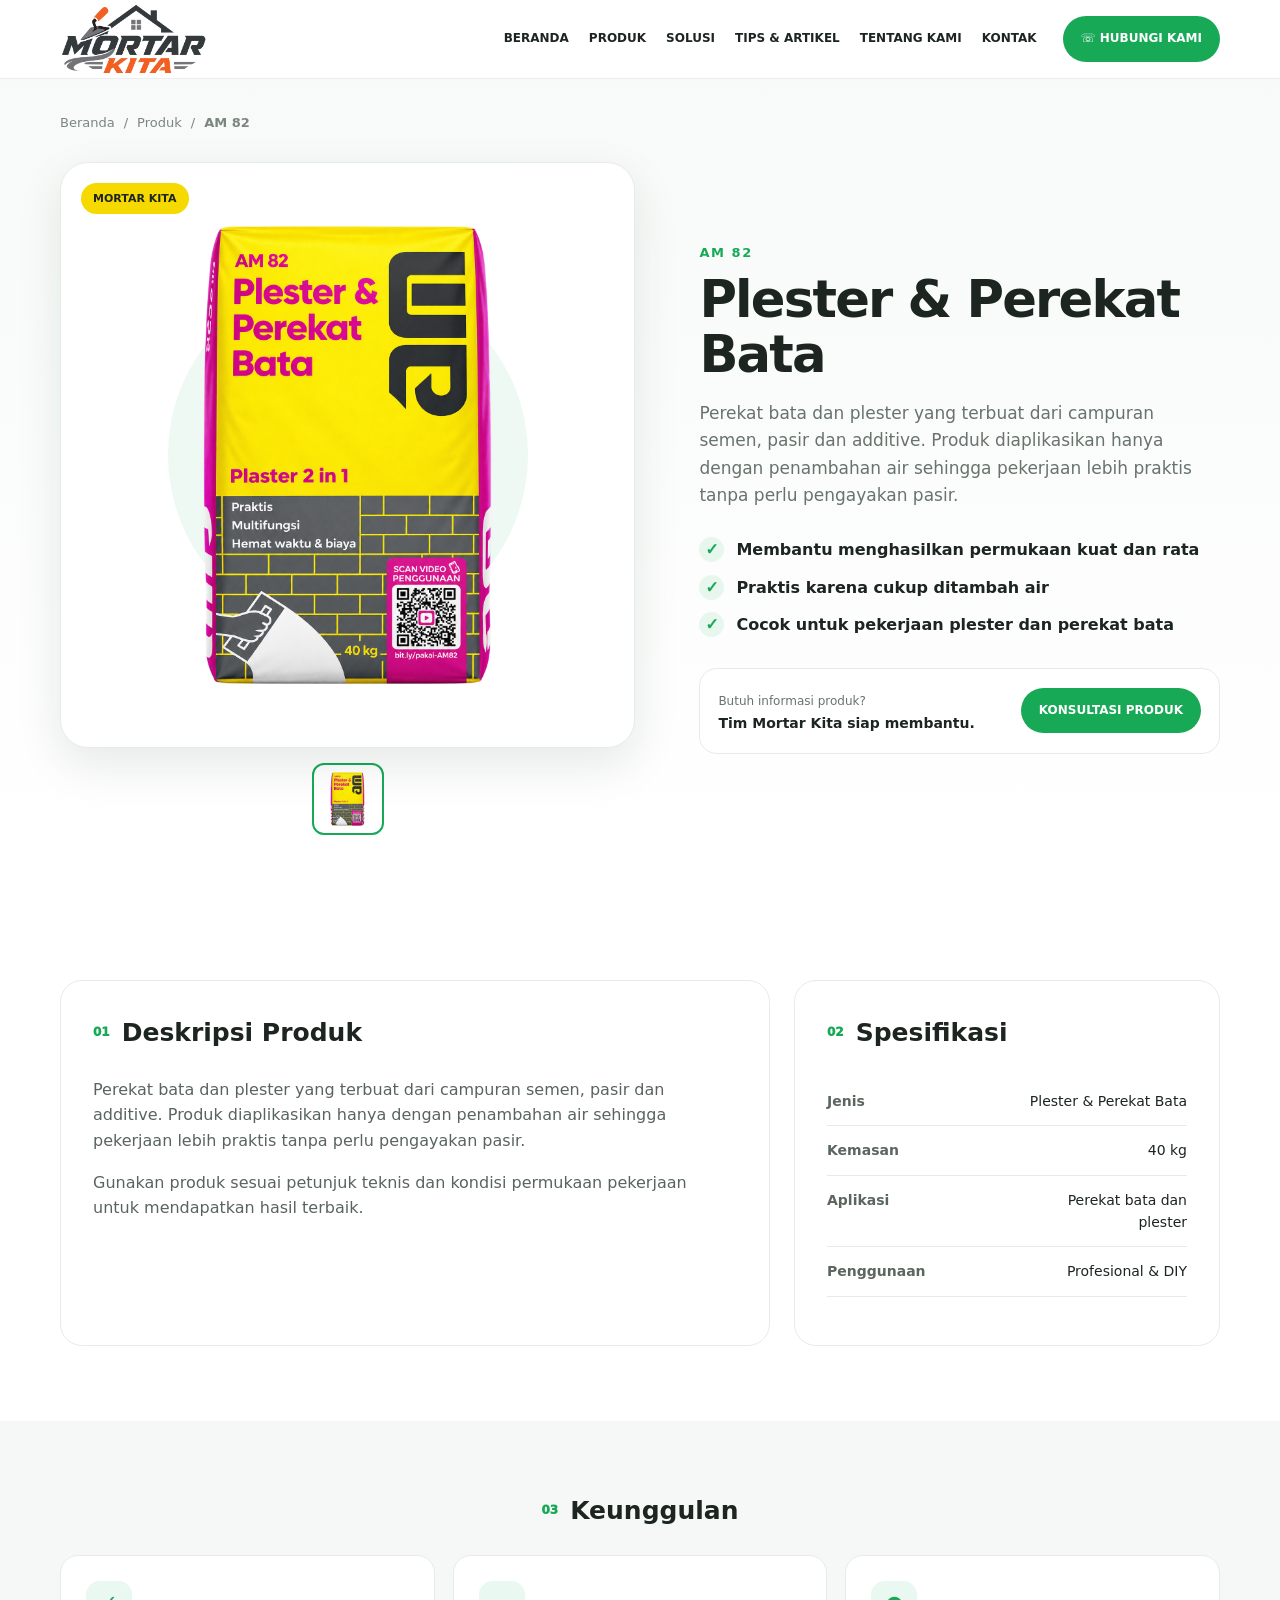
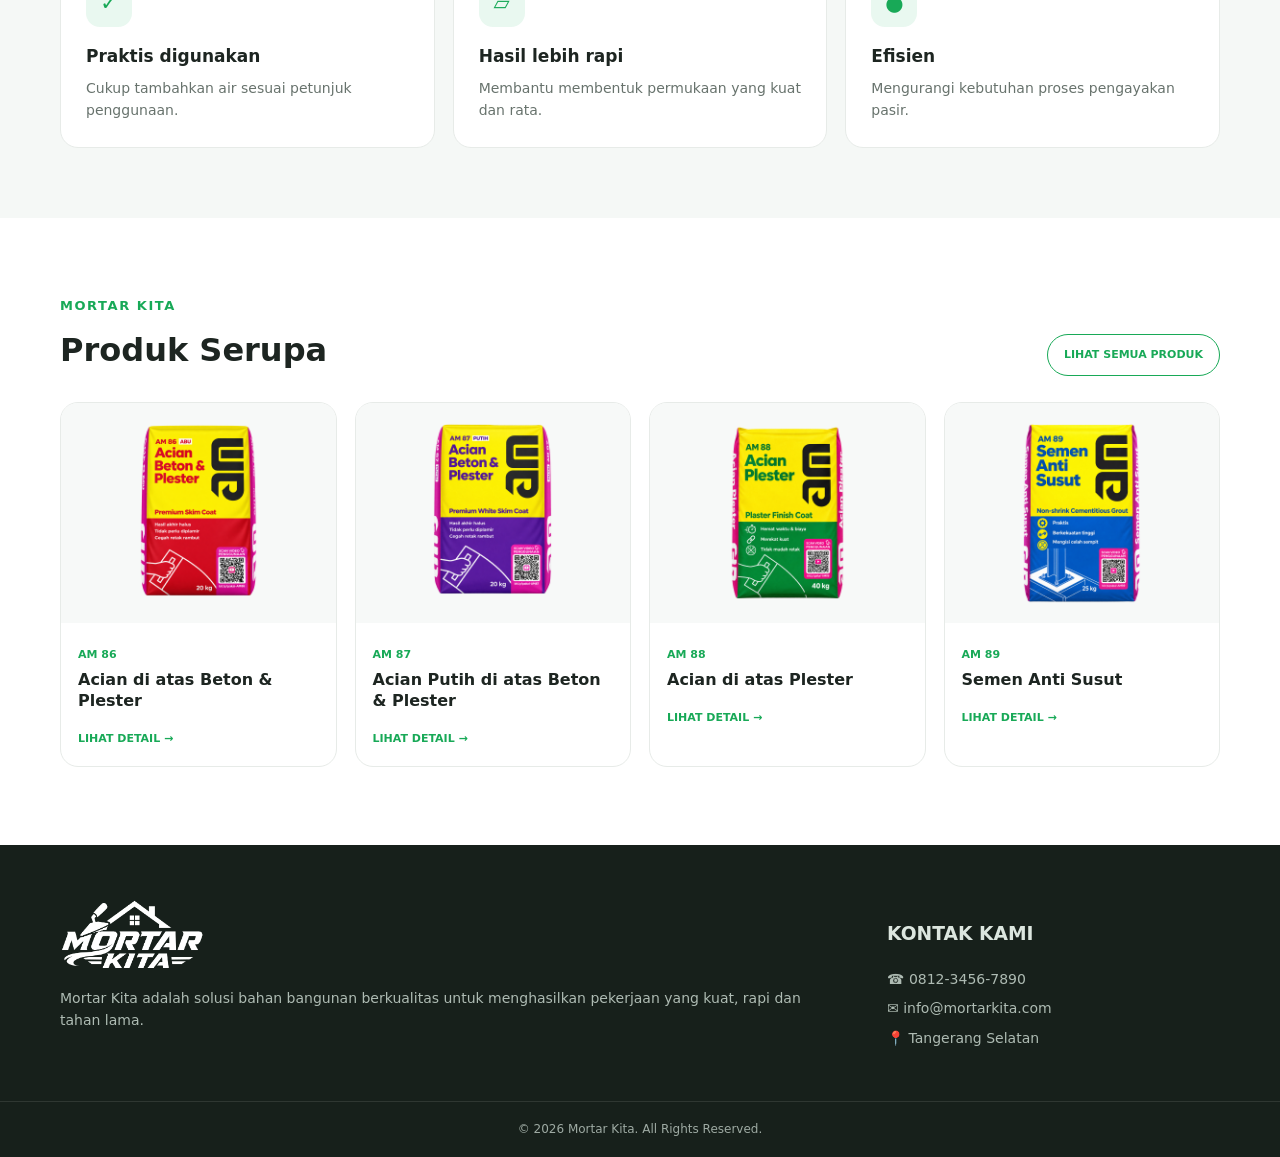
==== product-detail.html @ ff3d6ed1 "Add files via upload" ====
<!doctype html><html lang="id"><head><meta charset="utf-8"><meta name="viewport" content="width=device-width,initial-scale=1"><meta name="description" content="Detail produk Mortar Kita"><title>Detail Produk | Mortar Kita</title><link rel="icon" href="assets/logo/logo-mortarkita-small.png"><link rel="stylesheet" href="product-detail.css"></head><body>
<header class="site-header"><div class="container nav-wrap"><a class="brand" href="index.html"><img src="assets/logo/logo-mortarkita.png" alt="Mortar Kita"></a><nav class="desktop-nav"><a href="index.html">BERANDA</a><a href="index.html#produk">PRODUK</a><a href="index.html#solusi">SOLUSI</a><a href="index.html#artikel">TIPS & ARTIKEL</a><a href="index.html#tentang">TENTANG KAMI</a><a href="index.html#kontak">KONTAK</a></nav><a class="header-cta" href="https://wa.me/6281234567890?text=Halo%20Mortar%20Kita,%20saya%20ingin%20konsultasi%20produk." target="_blank" rel="noopener">☏ HUBUNGI KAMI</a><button class="menu-btn" type="button">☰</button></div><div class="mobile-menu"><a href="index.html">BERANDA</a><a href="index.html#produk">PRODUK</a><a href="index.html#solusi">SOLUSI</a><a href="index.html#artikel">TIPS & ARTIKEL</a><a href="index.html#tentang">TENTANG KAMI</a><a href="index.html#kontak">KONTAK</a></div></header>
<main><section class="product-hero"><div class="container"><div class="breadcrumb"><a href="index.html">Beranda</a><span>/</span><a href="index.html#produk">Produk</a><span>/</span><strong id="crumbName">Detail Produk</strong></div><div class="product-layout"><div class="gallery"><div class="main-image-card"><span class="product-badge">MORTAR KITA</span><img id="mainProductImage" src="" alt=""></div><div class="thumbs" id="thumbs"></div></div><article class="product-info"><p class="eyebrow" id="productCode"></p><h1 id="productName"></h1><p class="short-desc" id="productShortDesc"></p><div class="feature-list" id="featureList"></div><div class="action-card"><div><span class="action-label">Butuh informasi produk?</span><strong>Tim Mortar Kita siap membantu.</strong></div><a id="waButton" class="primary-btn" href="#" target="_blank" rel="noopener">KONSULTASI PRODUK</a></div></article></div></div></section>
<section class="detail-section"><div class="container detail-grid"><article class="content-card"><div class="section-heading"><span>01</span><h2>Deskripsi Produk</h2></div><div id="description" class="rich-text"></div></article><aside class="content-card specification-card"><div class="section-heading"><span>02</span><h2>Spesifikasi</h2></div><dl id="specification"></dl></aside></div></section>
<section class="benefit-section"><div class="container"><div class="section-heading centered"><span>03</span><h2>Keunggulan</h2></div><div class="benefit-grid" id="benefits"></div></div></section>
<section class="related-section"><div class="container"><div class="related-header"><div><p class="eyebrow">MORTAR KITA</p><h2>Produk Serupa</h2></div><a href="index.html#produk" class="outline-btn">LIHAT SEMUA PRODUK</a></div><div class="related-grid" id="relatedProducts"></div></div></section></main>
<footer class="site-footer"><div class="container footer-grid"><div><img src="assets/logo/logo-mortarkita.png" alt="Mortar Kita" class="footer-logo"><p>Mortar Kita adalah solusi bahan bangunan berkualitas untuk menghasilkan pekerjaan yang kuat, rapi dan tahan lama.</p></div><div><h3>KONTAK KAMI</h3><p>☎ 0812-3456-7890</p><p>✉ info@mortarkita.com</p><p>📍 Tangerang Selatan</p></div></div><div class="footer-bottom">© 2026 Mortar Kita. All Rights Reserved.</div></footer><script src="product-detail.js"></script></body></html>
---- product-detail.css ----
:root{--green:#18a957;--green-dark:#087c43;--yellow:#f5d900;--ink:#1d2521;--muted:#68736d;--line:#e7ebe8;--soft:#f5f8f6;--shadow:0 16px 45px rgba(19,46,33,.10);--radius:22px}*{box-sizing:border-box}html{scroll-behavior:smooth}body{margin:0;font-family:Inter,ui-sans-serif,system-ui,-apple-system,"Segoe UI",sans-serif;color:var(--ink);line-height:1.6}img{max-width:100%;display:block}a{text-decoration:none;color:inherit}.container{width:min(1160px,calc(100% - 40px));margin:auto}.site-header{position:sticky;top:0;z-index:50;background:rgba(255,255,255,.94);backdrop-filter:blur(14px);border-bottom:1px solid rgba(20,40,30,.08)}.nav-wrap{min-height:78px;display:flex;align-items:center;gap:26px}.brand img{width:148px}.desktop-nav{display:flex;gap:20px;margin-left:auto}.desktop-nav a{font-size:12px;font-weight:800}.header-cta,.primary-btn{background:var(--green);color:#fff;padding:13px 18px;border-radius:999px;font-size:12px;font-weight:900}.menu-btn{display:none;border:0;background:transparent;font-size:26px}.mobile-menu{display:none}.product-hero{background:linear-gradient(180deg,#f7faf8,#fff);padding:24px 0 70px}.breadcrumb{display:flex;gap:9px;align-items:center;color:#7b867f;font-size:13px;margin:10px 0 28px}.product-layout{display:grid;grid-template-columns:1.05fr .95fr;gap:64px;align-items:center}.main-image-card{min-height:560px;background:#fff;border:1px solid var(--line);border-radius:28px;box-shadow:var(--shadow);display:flex;align-items:center;justify-content:center;position:relative;padding:42px;overflow:hidden}.main-image-card:before{content:"";position:absolute;width:360px;height:360px;border-radius:50%;background:rgba(24,169,87,.07)}.main-image-card img{position:relative;width:min(82%,480px);height:500px;object-fit:contain}.product-badge{position:absolute;top:20px;left:20px;z-index:2;background:var(--yellow);border-radius:999px;padding:7px 12px;font-size:11px;font-weight:900}.thumbs{display:flex;gap:12px;margin-top:15px;justify-content:center}.thumb{width:72px;height:72px;border:2px solid var(--green);border-radius:12px;background:#fff;padding:5px}.thumb img{width:100%;height:100%;object-fit:contain}.eyebrow{color:var(--green);font-weight:900;font-size:13px;letter-spacing:.12em;margin:0 0 8px;text-transform:uppercase}.product-info h1{font-size:clamp(32px,4vw,54px);line-height:1.08;margin:0 0 18px;letter-spacing:-.035em}.short-desc{font-size:17px;color:var(--muted);margin:0 0 28px}.feature-list{display:grid;gap:12px;margin-bottom:30px}.feature-item{display:flex;gap:12px;align-items:flex-start;font-weight:700}.feature-icon{width:25px;height:25px;flex:0 0 25px;border-radius:50%;background:#e7f7ee;color:var(--green);display:grid;place-items:center;font-weight:1000}.action-card{border:1px solid var(--line);background:#fff;border-radius:18px;padding:18px;display:flex;align-items:center;justify-content:space-between;gap:20px}.action-label{font-size:12px;color:var(--muted)}.action-card strong{display:block;font-size:14px}.detail-section{padding:75px 0}.detail-grid{display:grid;grid-template-columns:1.25fr .75fr;gap:24px}.content-card{border:1px solid var(--line);border-radius:var(--radius);padding:32px}.section-heading{display:flex;gap:12px;align-items:center;margin-bottom:24px}.section-heading span{color:var(--green);font-weight:1000;font-size:12px}.section-heading h2{font-size:25px;margin:0}.rich-text p{color:#59645e}.spec-row{display:grid;grid-template-columns:1fr 1fr;gap:20px;padding:13px 0;border-bottom:1px solid var(--line);font-size:14px}.spec-row dt{font-weight:800;color:#5b665f}.spec-row dd{margin:0;text-align:right}.benefit-section{background:var(--soft);padding:70px 0}.centered{justify-content:center}.benefit-grid{display:grid;grid-template-columns:repeat(3,1fr);gap:18px}.benefit{background:#fff;border:1px solid var(--line);border-radius:18px;padding:25px}.benefit-icon{width:46px;height:46px;border-radius:14px;background:#e9f8f0;color:var(--green);display:grid;place-items:center;font-size:21px;margin-bottom:16px}.benefit h3{font-size:17px;margin:0 0 7px}.benefit p{margin:0;color:var(--muted);font-size:14px}.related-section{padding:78px 0}.related-header{display:flex;align-items:end;justify-content:space-between;margin-bottom:26px}.related-header h2{margin:0;font-size:32px}.outline-btn{border:1px solid var(--green);color:var(--green);border-radius:999px;padding:11px 16px;font-size:11px;font-weight:900}.related-grid{display:grid;grid-template-columns:repeat(4,1fr);gap:18px}.related-card{border:1px solid var(--line);border-radius:18px;overflow:hidden;background:#fff}.related-image{height:220px;background:#f7f9f8;padding:18px}.related-image img{width:100%;height:100%;object-fit:contain}.related-body{padding:17px}.related-body .code{color:var(--green);font-size:11px;font-weight:900}.related-body h3{font-size:16px;line-height:1.3;margin:5px 0 12px}.related-link{font-size:11px;color:var(--green);font-weight:900}.site-footer{background:#17201b;color:#dce6df;padding-top:55px}.footer-grid{display:grid;grid-template-columns:1.4fr .6fr;gap:50px;padding-bottom:45px}.footer-logo{width:145px;filter:brightness(0) invert(1);margin-bottom:18px}.site-footer p{color:#aebbb3;font-size:14px;margin:7px 0}.footer-bottom{border-top:1px solid rgba(255,255,255,.1);text-align:center;padding:18px;font-size:12px;color:#9eaaa3}@media(max-width:980px){.desktop-nav{gap:12px}.desktop-nav a{font-size:10px}.header-cta{display:none}.product-layout{gap:35px}.main-image-card{min-height:500px}.main-image-card img{height:430px}.related-grid{grid-template-columns:repeat(2,1fr)}}@media(max-width:760px){.container{width:min(100% - 28px,620px)}.nav-wrap{min-height:68px}.brand img{width:130px}.desktop-nav{display:none}.menu-btn{display:block;margin-left:auto}.mobile-menu.open{display:grid;padding:10px 14px;border-top:1px solid var(--line)}.mobile-menu a{padding:12px 4px;font-size:13px;font-weight:800;border-bottom:1px solid #f0f2f1}.product-layout,.detail-grid{grid-template-columns:1fr}.main-image-card{min-height:390px;padding:25px}.main-image-card img{height:340px;width:90%}.product-info h1{font-size:36px}.short-desc{font-size:15px}.action-card{align-items:stretch;flex-direction:column}.primary-btn{text-align:center}.detail-section{padding:48px 0}.benefit-grid{grid-template-columns:1fr}.related-header{align-items:flex-start;flex-direction:column}.related-grid{grid-template-columns:1fr 1fr}.related-image{height:180px}.footer-grid{grid-template-columns:1fr}}@media(max-width:430px){.related-grid{grid-template-columns:1fr}.related-image{height:230px}}
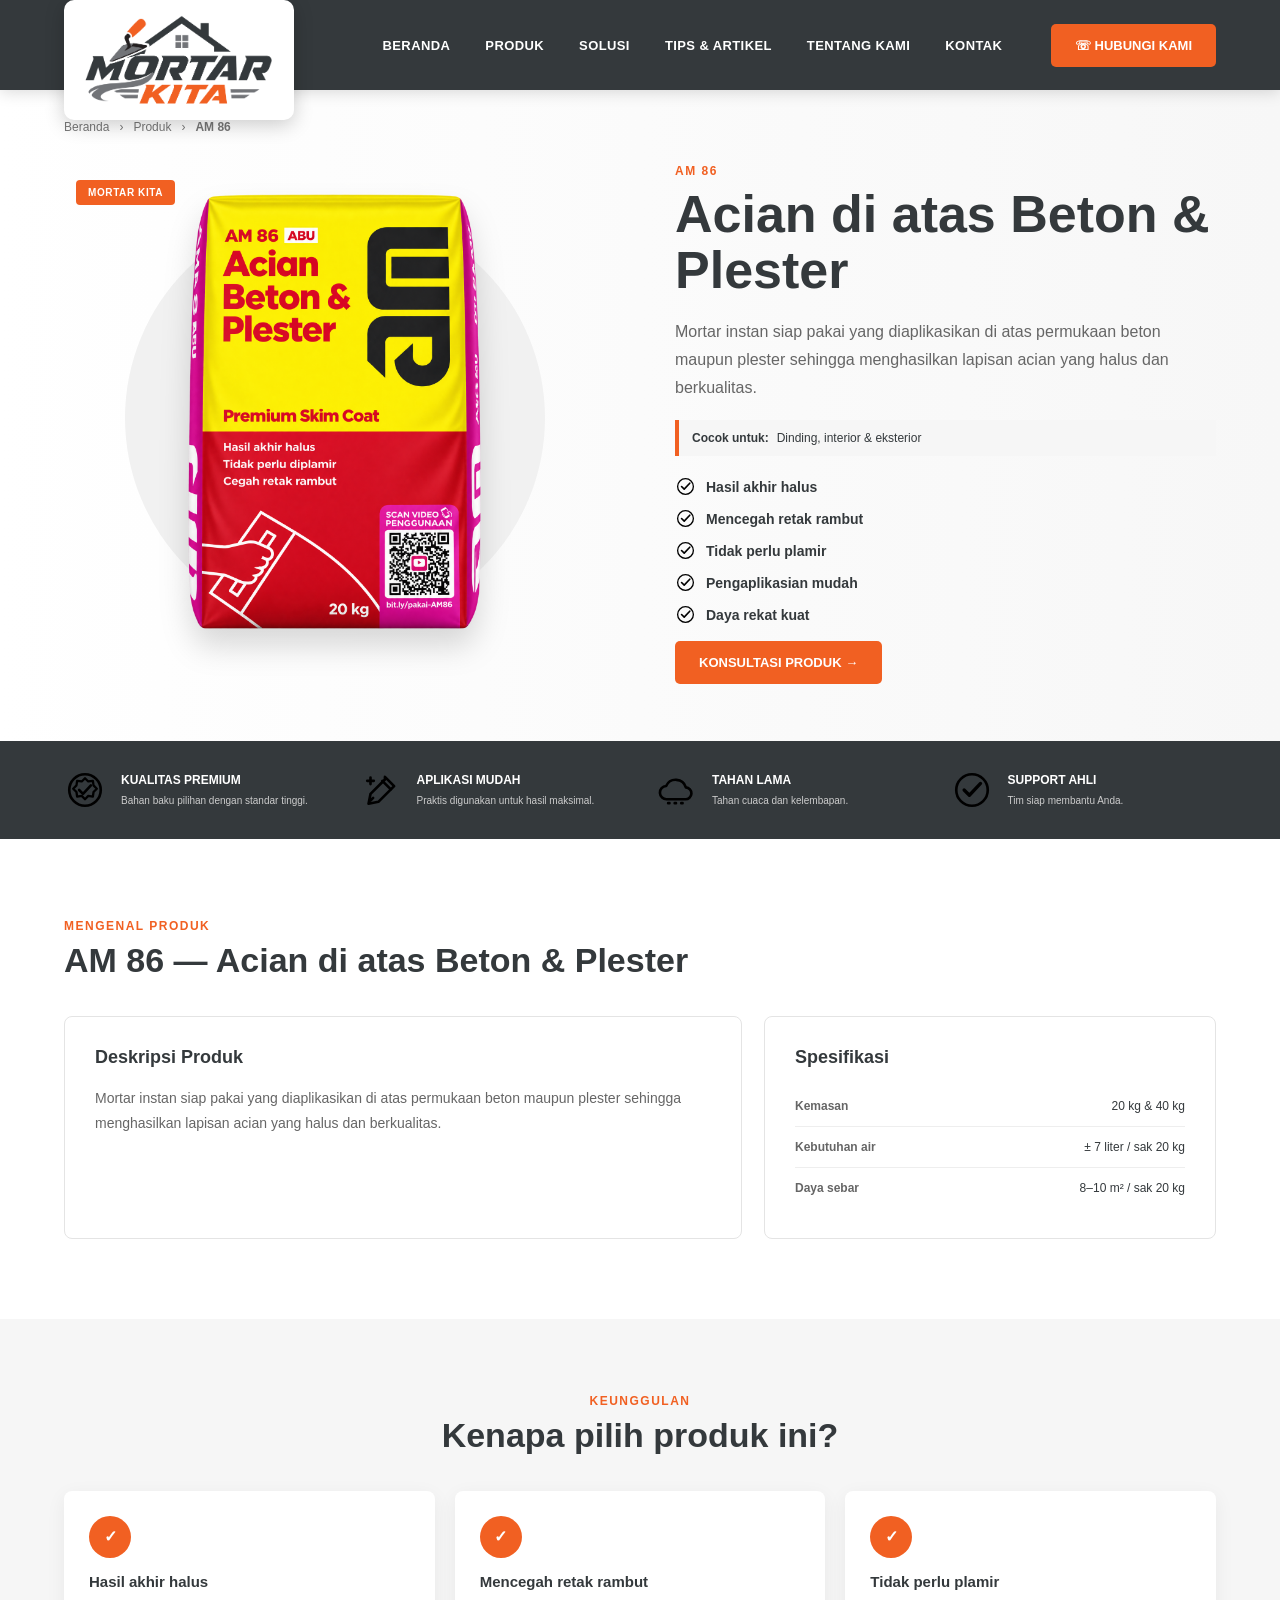
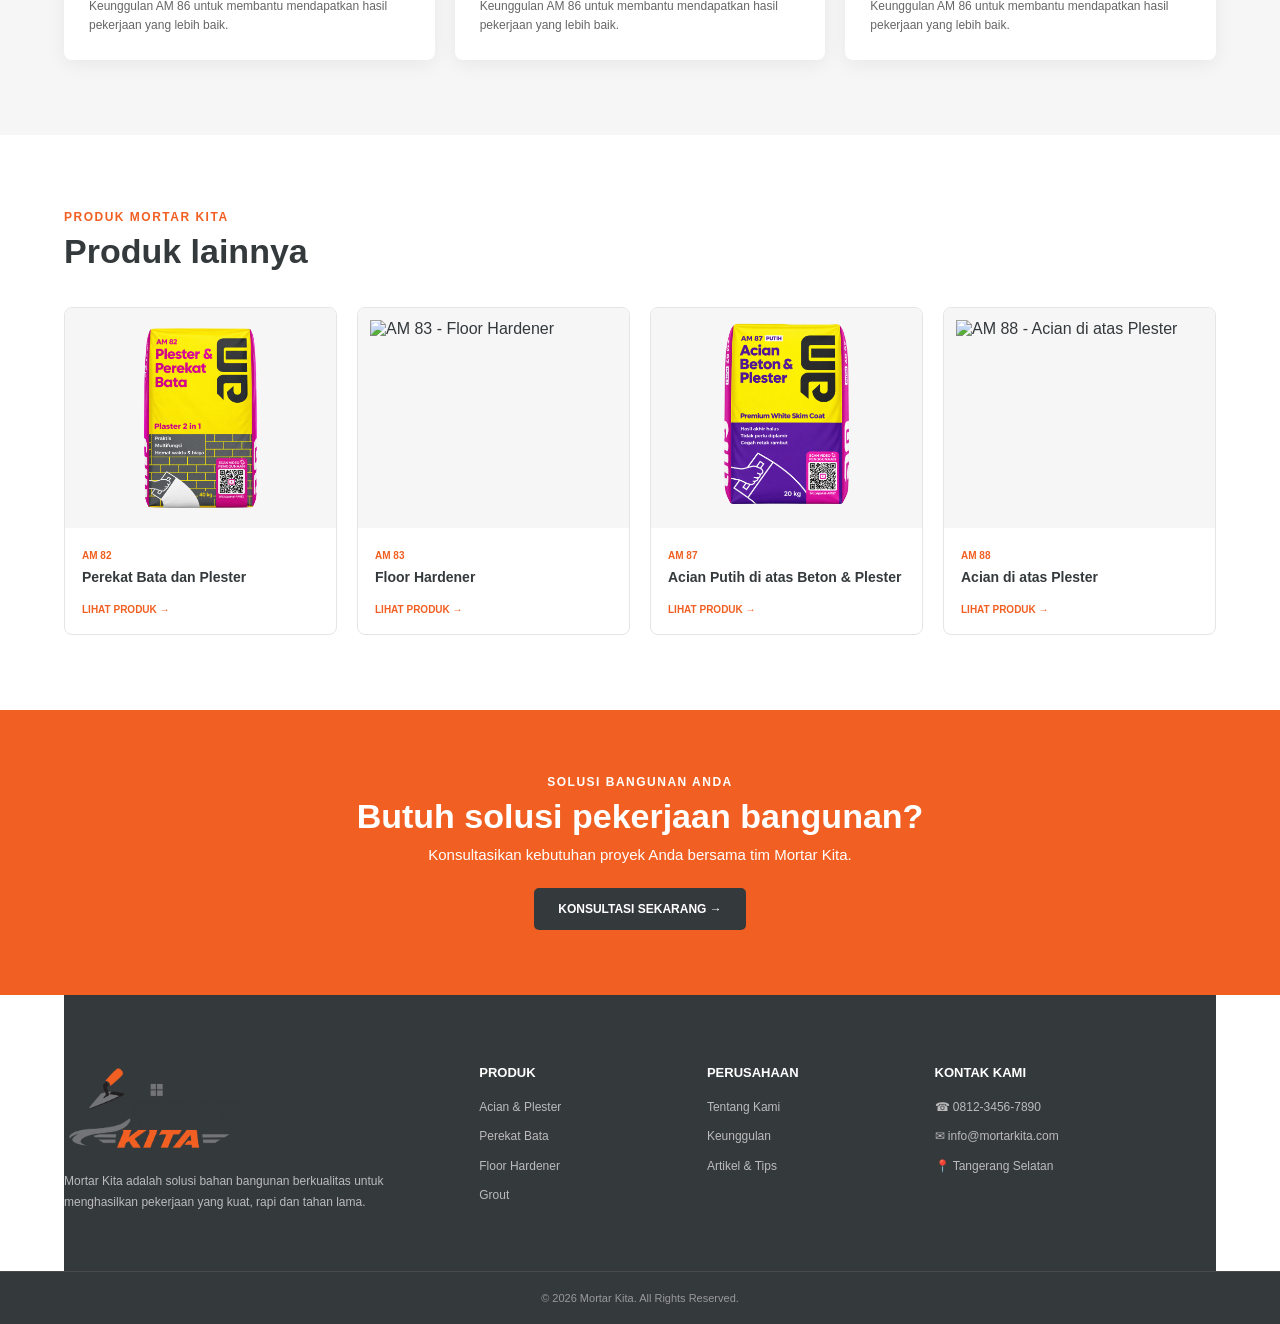
==== commit f700fae3: "Add files via upload" ====
--- a/product-detail.html
+++ b/product-detail.html
@@ -1,7 +1,96 @@
-<!doctype html><html lang="id"><head><meta charset="utf-8"><meta name="viewport" content="width=device-width,initial-scale=1"><meta name="description" content="Detail produk Mortar Kita"><title>Detail Produk | Mortar Kita</title><link rel="icon" href="assets/logo/logo-mortarkita-small.png"><link rel="stylesheet" href="product-detail.css"></head><body>
-<header class="site-header"><div class="container nav-wrap"><a class="brand" href="index.html"><img src="assets/logo/logo-mortarkita.png" alt="Mortar Kita"></a><nav class="desktop-nav"><a href="index.html">BERANDA</a><a href="index.html#produk">PRODUK</a><a href="index.html#solusi">SOLUSI</a><a href="index.html#artikel">TIPS & ARTIKEL</a><a href="index.html#tentang">TENTANG KAMI</a><a href="index.html#kontak">KONTAK</a></nav><a class="header-cta" href="https://wa.me/6281234567890?text=Halo%20Mortar%20Kita,%20saya%20ingin%20konsultasi%20produk." target="_blank" rel="noopener">☏ HUBUNGI KAMI</a><button class="menu-btn" type="button">☰</button></div><div class="mobile-menu"><a href="index.html">BERANDA</a><a href="index.html#produk">PRODUK</a><a href="index.html#solusi">SOLUSI</a><a href="index.html#artikel">TIPS & ARTIKEL</a><a href="index.html#tentang">TENTANG KAMI</a><a href="index.html#kontak">KONTAK</a></div></header>
-<main><section class="product-hero"><div class="container"><div class="breadcrumb"><a href="index.html">Beranda</a><span>/</span><a href="index.html#produk">Produk</a><span>/</span><strong id="crumbName">Detail Produk</strong></div><div class="product-layout"><div class="gallery"><div class="main-image-card"><span class="product-badge">MORTAR KITA</span><img id="mainProductImage" src="" alt=""></div><div class="thumbs" id="thumbs"></div></div><article class="product-info"><p class="eyebrow" id="productCode"></p><h1 id="productName"></h1><p class="short-desc" id="productShortDesc"></p><div class="feature-list" id="featureList"></div><div class="action-card"><div><span class="action-label">Butuh informasi produk?</span><strong>Tim Mortar Kita siap membantu.</strong></div><a id="waButton" class="primary-btn" href="#" target="_blank" rel="noopener">KONSULTASI PRODUK</a></div></article></div></div></section>
-<section class="detail-section"><div class="container detail-grid"><article class="content-card"><div class="section-heading"><span>01</span><h2>Deskripsi Produk</h2></div><div id="description" class="rich-text"></div></article><aside class="content-card specification-card"><div class="section-heading"><span>02</span><h2>Spesifikasi</h2></div><dl id="specification"></dl></aside></div></section>
-<section class="benefit-section"><div class="container"><div class="section-heading centered"><span>03</span><h2>Keunggulan</h2></div><div class="benefit-grid" id="benefits"></div></div></section>
-<section class="related-section"><div class="container"><div class="related-header"><div><p class="eyebrow">MORTAR KITA</p><h2>Produk Serupa</h2></div><a href="index.html#produk" class="outline-btn">LIHAT SEMUA PRODUK</a></div><div class="related-grid" id="relatedProducts"></div></div></section></main>
-<footer class="site-footer"><div class="container footer-grid"><div><img src="assets/logo/logo-mortarkita.png" alt="Mortar Kita" class="footer-logo"><p>Mortar Kita adalah solusi bahan bangunan berkualitas untuk menghasilkan pekerjaan yang kuat, rapi dan tahan lama.</p></div><div><h3>KONTAK KAMI</h3><p>☎ 0812-3456-7890</p><p>✉ info@mortarkita.com</p><p>📍 Tangerang Selatan</p></div></div><div class="footer-bottom">© 2026 Mortar Kita. All Rights Reserved.</div></footer><script src="product-detail.js"></script></body></html>
+<!DOCTYPE html>
+<html lang="id">
+<head>
+<meta charset="UTF-8">
+<meta name="viewport" content="width=device-width, initial-scale=1.0">
+<title>Produk | Mortar Kita</title>
+<link rel="stylesheet" href="product-detail.css">
+</head>
+<body>
+<header class="site-header">
+  <div class="container navbar">
+    <a class="logo-box" href="index.html#beranda"><img src="assets/logo/logo-mortarkita.png" alt="Mortar Kita Logo"></a>
+    <nav class="nav-menu" id="navMenu">
+      <a href="index.html#beranda">BERANDA</a>
+      <a href="index.html#produk">PRODUK</a>
+      <a href="index.html#solusi">SOLUSI</a>
+      <a href="index.html#artikel">TIPS & ARTIKEL</a>
+      <a href="index.html#tentang">TENTANG KAMI</a>
+      <a href="index.html#kontak">KONTAK</a>
+    </nav>
+    <a class="btn-contact" href="index.html#kontak">☏ HUBUNGI KAMI</a>
+    <button class="menu-toggle" id="menuToggle" type="button" aria-label="Buka menu" aria-expanded="false">☰</button>
+  </div>
+</header>
+
+<main>
+<section class="detail-hero">
+  <div class="container">
+    <div class="breadcrumb"><a href="index.html">Beranda</a><span>›</span><a href="index.html#produk">Produk</a><span>›</span><strong id="crumb">Produk</strong></div>
+    <div class="detail-grid">
+      <div class="detail-visual">
+        <div class="visual-circle"></div>
+        <div class="image-card"><span class="product-tag">MORTAR KITA</span><img id="productImage" src="" alt=""></div>
+      </div>
+      <div class="detail-copy">
+        <div class="product-code" id="code"></div>
+        <h1 id="name">Memuat produk...</h1>
+        <p class="intro" id="intro"></p>
+        <div class="suitable"><strong>Cocok untuk:</strong><span id="suitable"></span></div>
+        <ul class="feature-list" id="features"></ul>
+        <a class="btn-primary" id="consult" href="index.html#kontak">KONSULTASI PRODUK →</a>
+      </div>
+    </div>
+  </div>
+</section>
+
+<section class="benefit-bar">
+  <div class="container benefit-grid">
+    <div class="benefit-item"><img src="assets/icons/quality.svg" alt="Kualitas"><div><h3>KUALITAS PREMIUM</h3><p>Bahan baku pilihan dengan standar tinggi.</p></div></div>
+    <div class="benefit-item"><img src="assets/icons/easy.svg" alt="Mudah"><div><h3>APLIKASI MUDAH</h3><p>Praktis digunakan untuk hasil maksimal.</p></div></div>
+    <div class="benefit-item"><img src="assets/icons/weather.svg" alt="Tahan lama"><div><h3>TAHAN LAMA</h3><p>Tahan cuaca dan kelembapan.</p></div></div>
+    <div class="benefit-item"><img src="assets/icons/check.svg" alt="Support"><div><h3>SUPPORT AHLI</h3><p>Tim siap membantu Anda.</p></div></div>
+  </div>
+</section>
+
+<section class="detail-info">
+  <div class="container">
+    <div class="section-heading"><div class="kicker">MENGENAL PRODUK</div><h2 id="sectionTitle">Produk Mortar Kita</h2></div>
+    <div class="info-grid">
+      <article class="info-card"><h3>Deskripsi Produk</h3><div id="description"></div></article>
+      <aside class="info-card"><h3>Spesifikasi</h3><dl id="specification"></dl></aside>
+    </div>
+  </div>
+</section>
+
+<section class="advantages">
+  <div class="container">
+    <div class="section-heading center"><div class="kicker">KEUNGGULAN</div><h2>Kenapa pilih produk ini?</h2></div>
+    <div class="adv-grid" id="advantages"></div>
+  </div>
+</section>
+
+<section class="related">
+  <div class="container">
+    <div class="section-heading"><div class="kicker">PRODUK MORTAR KITA</div><h2>Produk lainnya</h2></div>
+    <div class="related-grid" id="related"></div>
+  </div>
+</section>
+
+<section class="cta">
+  <div class="container cta-inner"><div><div class="kicker">SOLUSI BANGUNAN ANDA</div><h2>Butuh solusi pekerjaan bangunan?</h2><p>Konsultasikan kebutuhan proyek Anda bersama tim Mortar Kita.</p></div><a id="ctaWa" href="index.html#kontak">KONSULTASI SEKARANG →</a></div>
+</section>
+</main>
+
+<footer id="kontak">
+  <div class="container footer-grid">
+    <div><div class="footer-logo"><img src="assets/logo/logo-mortarkita.png" alt="Mortar Kita"></div><p>Mortar Kita adalah solusi bahan bangunan berkualitas untuk menghasilkan pekerjaan yang kuat, rapi dan tahan lama.</p></div>
+    <div><h4>PRODUK</h4><a href="index.html#produk">Acian & Plester</a><a href="index.html#produk">Perekat Bata</a><a href="index.html#produk">Floor Hardener</a><a href="index.html#produk">Grout</a></div>
+    <div><h4>PERUSAHAAN</h4><a href="index.html#tentang">Tentang Kami</a><a href="index.html#solusi">Keunggulan</a><a href="index.html#artikel">Artikel & Tips</a></div>
+    <div><h4>KONTAK KAMI</h4><p>☎ 0812-3456-7890</p><p>✉ info@mortarkita.com</p><p>📍 Tangerang Selatan</p></div>
+  </div>
+  <div class="footer-bottom">© 2026 Mortar Kita. All Rights Reserved.</div>
+</footer>
+<script src="product-detail.js"></script>
+</body>
+</html>
--- a/product-detail.css
+++ b/product-detail.css
@@ -1 +1 @@
-:root{--green:#18a957;--green-dark:#087c43;--yellow:#f5d900;--ink:#1d2521;--muted:#68736d;--line:#e7ebe8;--soft:#f5f8f6;--shadow:0 16px 45px rgba(19,46,33,.10);--radius:22px}*{box-sizing:border-box}html{scroll-behavior:smooth}body{margin:0;font-family:Inter,ui-sans-serif,system-ui,-apple-system,"Segoe UI",sans-serif;color:var(--ink);line-height:1.6}img{max-width:100%;display:block}a{text-decoration:none;color:inherit}.container{width:min(1160px,calc(100% - 40px));margin:auto}.site-header{position:sticky;top:0;z-index:50;background:rgba(255,255,255,.94);backdrop-filter:blur(14px);border-bottom:1px solid rgba(20,40,30,.08)}.nav-wrap{min-height:78px;display:flex;align-items:center;gap:26px}.brand img{width:148px}.desktop-nav{display:flex;gap:20px;margin-left:auto}.desktop-nav a{font-size:12px;font-weight:800}.header-cta,.primary-btn{background:var(--green);color:#fff;padding:13px 18px;border-radius:999px;font-size:12px;font-weight:900}.menu-btn{display:none;border:0;background:transparent;font-size:26px}.mobile-menu{display:none}.product-hero{background:linear-gradient(180deg,#f7faf8,#fff);padding:24px 0 70px}.breadcrumb{display:flex;gap:9px;align-items:center;color:#7b867f;font-size:13px;margin:10px 0 28px}.product-layout{display:grid;grid-template-columns:1.05fr .95fr;gap:64px;align-items:center}.main-image-card{min-height:560px;background:#fff;border:1px solid var(--line);border-radius:28px;box-shadow:var(--shadow);display:flex;align-items:center;justify-content:center;position:relative;padding:42px;overflow:hidden}.main-image-card:before{content:"";position:absolute;width:360px;height:360px;border-radius:50%;background:rgba(24,169,87,.07)}.main-image-card img{position:relative;width:min(82%,480px);height:500px;object-fit:contain}.product-badge{position:absolute;top:20px;left:20px;z-index:2;background:var(--yellow);border-radius:999px;padding:7px 12px;font-size:11px;font-weight:900}.thumbs{display:flex;gap:12px;margin-top:15px;justify-content:center}.thumb{width:72px;height:72px;border:2px solid var(--green);border-radius:12px;background:#fff;padding:5px}.thumb img{width:100%;height:100%;object-fit:contain}.eyebrow{color:var(--green);font-weight:900;font-size:13px;letter-spacing:.12em;margin:0 0 8px;text-transform:uppercase}.product-info h1{font-size:clamp(32px,4vw,54px);line-height:1.08;margin:0 0 18px;letter-spacing:-.035em}.short-desc{font-size:17px;color:var(--muted);margin:0 0 28px}.feature-list{display:grid;gap:12px;margin-bottom:30px}.feature-item{display:flex;gap:12px;align-items:flex-start;font-weight:700}.feature-icon{width:25px;height:25px;flex:0 0 25px;border-radius:50%;background:#e7f7ee;color:var(--green);display:grid;place-items:center;font-weight:1000}.action-card{border:1px solid var(--line);background:#fff;border-radius:18px;padding:18px;display:flex;align-items:center;justify-content:space-between;gap:20px}.action-label{font-size:12px;color:var(--muted)}.action-card strong{display:block;font-size:14px}.detail-section{padding:75px 0}.detail-grid{display:grid;grid-template-columns:1.25fr .75fr;gap:24px}.content-card{border:1px solid var(--line);border-radius:var(--radius);padding:32px}.section-heading{display:flex;gap:12px;align-items:center;margin-bottom:24px}.section-heading span{color:var(--green);font-weight:1000;font-size:12px}.section-heading h2{font-size:25px;margin:0}.rich-text p{color:#59645e}.spec-row{display:grid;grid-template-columns:1fr 1fr;gap:20px;padding:13px 0;border-bottom:1px solid var(--line);font-size:14px}.spec-row dt{font-weight:800;color:#5b665f}.spec-row dd{margin:0;text-align:right}.benefit-section{background:var(--soft);padding:70px 0}.centered{justify-content:center}.benefit-grid{display:grid;grid-template-columns:repeat(3,1fr);gap:18px}.benefit{background:#fff;border:1px solid var(--line);border-radius:18px;padding:25px}.benefit-icon{width:46px;height:46px;border-radius:14px;background:#e9f8f0;color:var(--green);display:grid;place-items:center;font-size:21px;margin-bottom:16px}.benefit h3{font-size:17px;margin:0 0 7px}.benefit p{margin:0;color:var(--muted);font-size:14px}.related-section{padding:78px 0}.related-header{display:flex;align-items:end;justify-content:space-between;margin-bottom:26px}.related-header h2{margin:0;font-size:32px}.outline-btn{border:1px solid var(--green);color:var(--green);border-radius:999px;padding:11px 16px;font-size:11px;font-weight:900}.related-grid{display:grid;grid-template-columns:repeat(4,1fr);gap:18px}.related-card{border:1px solid var(--line);border-radius:18px;overflow:hidden;background:#fff}.related-image{height:220px;background:#f7f9f8;padding:18px}.related-image img{width:100%;height:100%;object-fit:contain}.related-body{padding:17px}.related-body .code{color:var(--green);font-size:11px;font-weight:900}.related-body h3{font-size:16px;line-height:1.3;margin:5px 0 12px}.related-link{font-size:11px;color:var(--green);font-weight:900}.site-footer{background:#17201b;color:#dce6df;padding-top:55px}.footer-grid{display:grid;grid-template-columns:1.4fr .6fr;gap:50px;padding-bottom:45px}.footer-logo{width:145px;filter:brightness(0) invert(1);margin-bottom:18px}.site-footer p{color:#aebbb3;font-size:14px;margin:7px 0}.footer-bottom{border-top:1px solid rgba(255,255,255,.1);text-align:center;padding:18px;font-size:12px;color:#9eaaa3}@media(max-width:980px){.desktop-nav{gap:12px}.desktop-nav a{font-size:10px}.header-cta{display:none}.product-layout{gap:35px}.main-image-card{min-height:500px}.main-image-card img{height:430px}.related-grid{grid-template-columns:repeat(2,1fr)}}@media(max-width:760px){.container{width:min(100% - 28px,620px)}.nav-wrap{min-height:68px}.brand img{width:130px}.desktop-nav{display:none}.menu-btn{display:block;margin-left:auto}.mobile-menu.open{display:grid;padding:10px 14px;border-top:1px solid var(--line)}.mobile-menu a{padding:12px 4px;font-size:13px;font-weight:800;border-bottom:1px solid #f0f2f1}.product-layout,.detail-grid{grid-template-columns:1fr}.main-image-card{min-height:390px;padding:25px}.main-image-card img{height:340px;width:90%}.product-info h1{font-size:36px}.short-desc{font-size:15px}.action-card{align-items:stretch;flex-direction:column}.primary-btn{text-align:center}.detail-section{padding:48px 0}.benefit-grid{grid-template-columns:1fr}.related-header{align-items:flex-start;flex-direction:column}.related-grid{grid-template-columns:1fr 1fr}.related-image{height:180px}.footer-grid{grid-template-columns:1fr}}@media(max-width:430px){.related-grid{grid-template-columns:1fr}.related-image{height:230px}}
+*{margin:0;padding:0;box-sizing:border-box}html{scroll-behavior:smooth}body{font-family:Arial,Helvetica,sans-serif;color:#34393C;background:#fff;overflow-x:hidden}.container{width:90%;max-width:1280px;margin:auto}a{text-decoration:none;color:inherit}.site-header{height:90px;background:#34393C;position:sticky;top:0;z-index:1000;box-shadow:0 2px 15px rgba(0,0,0,.15)}.navbar{height:90px;display:flex;align-items:center;justify-content:space-between}.logo-box{width:230px;height:120px;margin-top:30px;background:#fff;border-radius:10px;display:flex;align-items:center;justify-content:center;padding:15px;box-shadow:0 5px 20px rgba(0,0,0,.2)}.logo-box img{width:100%;max-height:90px;object-fit:contain}.nav-menu{display:flex;gap:35px;margin-left:40px}.nav-menu a{color:#fff;font-size:13px;font-weight:bold;letter-spacing:.4px}.nav-menu a:hover{color:#F16022}.btn-contact,.btn-primary{background:#F16022;color:#fff;padding:14px 24px;border-radius:5px;font-size:13px;font-weight:bold;transition:.3s}.btn-contact:hover,.btn-primary:hover{background:#d94f16;transform:translateY(-2px)}.menu-toggle{display:none;color:#fff;background:none;border:0;font-size:28px;cursor:pointer}.detail-hero{min-height:610px;display:flex;align-items:center;background:linear-gradient(90deg,#fff 0,#f7f7f7 100%);padding:25px 0 70px}.breadcrumb{display:flex;gap:10px;color:#777;font-size:12px;margin:5px 0 30px}.breadcrumb a:hover{color:#F16022}.detail-grid{display:grid;grid-template-columns:1fr 1fr;gap:70px;align-items:center}.detail-visual{height:500px;position:relative;display:flex;align-items:center;justify-content:center}.visual-circle{position:absolute;width:420px;height:420px;border-radius:50%;background:#f1f1f1}.image-card{position:relative;width:100%;height:100%;display:flex;align-items:center;justify-content:center}.image-card img{height:470px;width:88%;object-fit:contain;filter:drop-shadow(0 18px 15px rgba(0,0,0,.15))}.image-card img.image-missing{opacity:.25}.product-tag{position:absolute;z-index:2;top:12px;left:12px;background:#F16022;color:#fff;padding:7px 12px;border-radius:4px;font-size:10px;font-weight:bold;letter-spacing:.6px}.detail-copy{max-width:570px}.product-code,.kicker{color:#F16022;font-size:12px;font-weight:bold;letter-spacing:1.5px}.detail-copy h1{font-size:52px;line-height:1.08;margin:8px 0 20px;font-weight:900}.intro{font-size:16px;color:#666;line-height:1.75;margin-bottom:18px}.suitable{display:flex;gap:8px;flex-wrap:wrap;font-size:12px;background:#f6f6f6;border-left:4px solid #F16022;padding:11px 13px;margin-bottom:20px}.suitable strong{color:#34393C}.feature-list{list-style:none;display:grid;gap:11px;margin-bottom:28px}.feature-list li{display:flex;gap:10px;align-items:center;font-size:14px;font-weight:bold}.feature-list img{width:21px;height:21px}.benefit-bar{background:#34393C;color:#fff;padding:28px 0}.benefit-grid{display:grid;grid-template-columns:repeat(4,1fr);gap:30px}.benefit-item{display:flex;align-items:center;gap:15px}.benefit-item img{width:42px;height:42px;object-fit:contain}.benefit-item h3{font-size:12px;margin-bottom:6px}.benefit-item p{color:#ccc;font-size:10px;line-height:1.5}.detail-info{padding:80px 0}.section-heading{margin-bottom:35px}.section-heading h2{font-size:34px;line-height:1.2;margin-top:7px}.center{text-align:center}.info-grid{display:grid;grid-template-columns:1.2fr .8fr;gap:22px}.info-card{border:1px solid #e4e4e4;border-radius:8px;padding:30px;background:#fff}.info-card h3{font-size:18px;margin-bottom:18px}.info-card p{font-size:14px;color:#666;line-height:1.8}.spec-row{display:grid;grid-template-columns:.8fr 1.2fr;gap:15px;padding:13px 0;border-bottom:1px solid #eee;font-size:12px}.spec-row:last-child{border-bottom:0}.spec-row dt{font-weight:bold;color:#666}.spec-row dd{text-align:right;margin:0}.advantages{background:#f6f6f6;padding:75px 0}.adv-grid{display:grid;grid-template-columns:repeat(3,1fr);gap:20px}.adv-card{background:#fff;padding:25px;border-radius:8px;box-shadow:0 5px 20px rgba(0,0,0,.06)}.adv-icon{width:42px;height:42px;border-radius:50%;display:grid;place-items:center;background:#F16022;color:#fff;font-weight:bold;margin-bottom:15px}.adv-card h3{font-size:15px;margin-bottom:7px}.adv-card p{font-size:12px;color:#666;line-height:1.6}.related{padding:75px 0}.related-grid{display:grid;grid-template-columns:repeat(4,1fr);gap:20px}.related-card{border:1px solid #e5e5e5;border-radius:8px;overflow:hidden;transition:.3s;background:#fff}.related-card:hover{transform:translateY(-6px);box-shadow:0 12px 30px rgba(0,0,0,.1)}.related-img{height:220px;background:#f6f6f6;display:flex;align-items:center;justify-content:center;padding:12px}.related-img img{width:100%;height:100%;object-fit:contain}.related-body{padding:17px}.related-body>span{font-size:10px;color:#F16022;font-weight:bold}.related-body h3{font-size:14px;line-height:1.35;margin:5px 0 12px}.related-body b{font-size:10px;color:#F16022}.cta{background:#F16022;color:#fff;text-align:center;padding:65px 0}.cta h2{font-size:34px;margin:8px 0 10px}.cta p{font-size:15px;margin-bottom:25px}.cta a{display:inline-block;background:#34393C;color:#fff;padding:14px 24px;border-radius:5px;font-size:12px;font-weight:bold}.cta a:hover{background:#222}.cta .kicker{color:#fff}.footer-grid{display:grid;grid-template-columns:2fr 1fr 1fr 1.5fr;gap:40px;padding:70px 0 50px}.footer-grid{background:#34393C;color:#fff}.footer-grid>div{padding:0}.footer-grid:before{content:"";position:absolute}.footer-logo{width:180px;margin-bottom:18px}.footer-logo img{width:100%}.footer-grid p,.footer-grid a{display:block;color:#bbb;font-size:12px;line-height:1.7;margin-bottom:9px}.footer-grid h4{font-size:13px;margin-bottom:17px}.footer-grid a:hover{color:#F16022}.footer-bottom{background:#34393C;border-top:1px solid #4a4a4a;color:#999;text-align:center;padding:20px;font-size:11px}.error-state{min-height:65vh;display:grid;place-items:center;text-align:center;padding:60px 20px}.error-state h1{font-size:38px;margin:8px 0 12px}.error-state p{color:#666;margin-bottom:25px}@media(max-width:1000px){.nav-menu{gap:18px;margin-left:20px}.detail-copy h1{font-size:43px}.detail-grid{gap:35px}.benefit-grid{grid-template-columns:repeat(2,1fr)}.related-grid{grid-template-columns:repeat(2,1fr)}}@media(max-width:768px){.site-header,.navbar{height:75px}.logo-box{width:150px;height:70px;margin-top:0;padding:8px}.menu-toggle{display:block}.nav-menu{display:none;position:absolute;top:75px;left:0;width:100%;background:#34393C;flex-direction:column;gap:0;margin:0}.nav-menu.active{display:flex}.nav-menu a{padding:18px 30px;border-top:1px solid #4a4a4a}.btn-contact{display:none}.detail-hero{padding:25px 0 50px}.detail-grid{grid-template-columns:1fr;gap:25px}.detail-visual{height:390px}.visual-circle{width:300px;height:300px}.image-card img{height:370px}.detail-copy h1{font-size:39px}.intro{font-size:14px}.benefit-grid{grid-template-columns:1fr}.info-grid{grid-template-columns:1fr}.adv-grid{grid-template-columns:1fr}.related-grid{grid-template-columns:1fr 1fr}.footer-grid{grid-template-columns:1fr}.cta h2{font-size:28px}}@media(max-width:430px){.related-grid{grid-template-columns:1fr}.detail-copy h1{font-size:34px}}
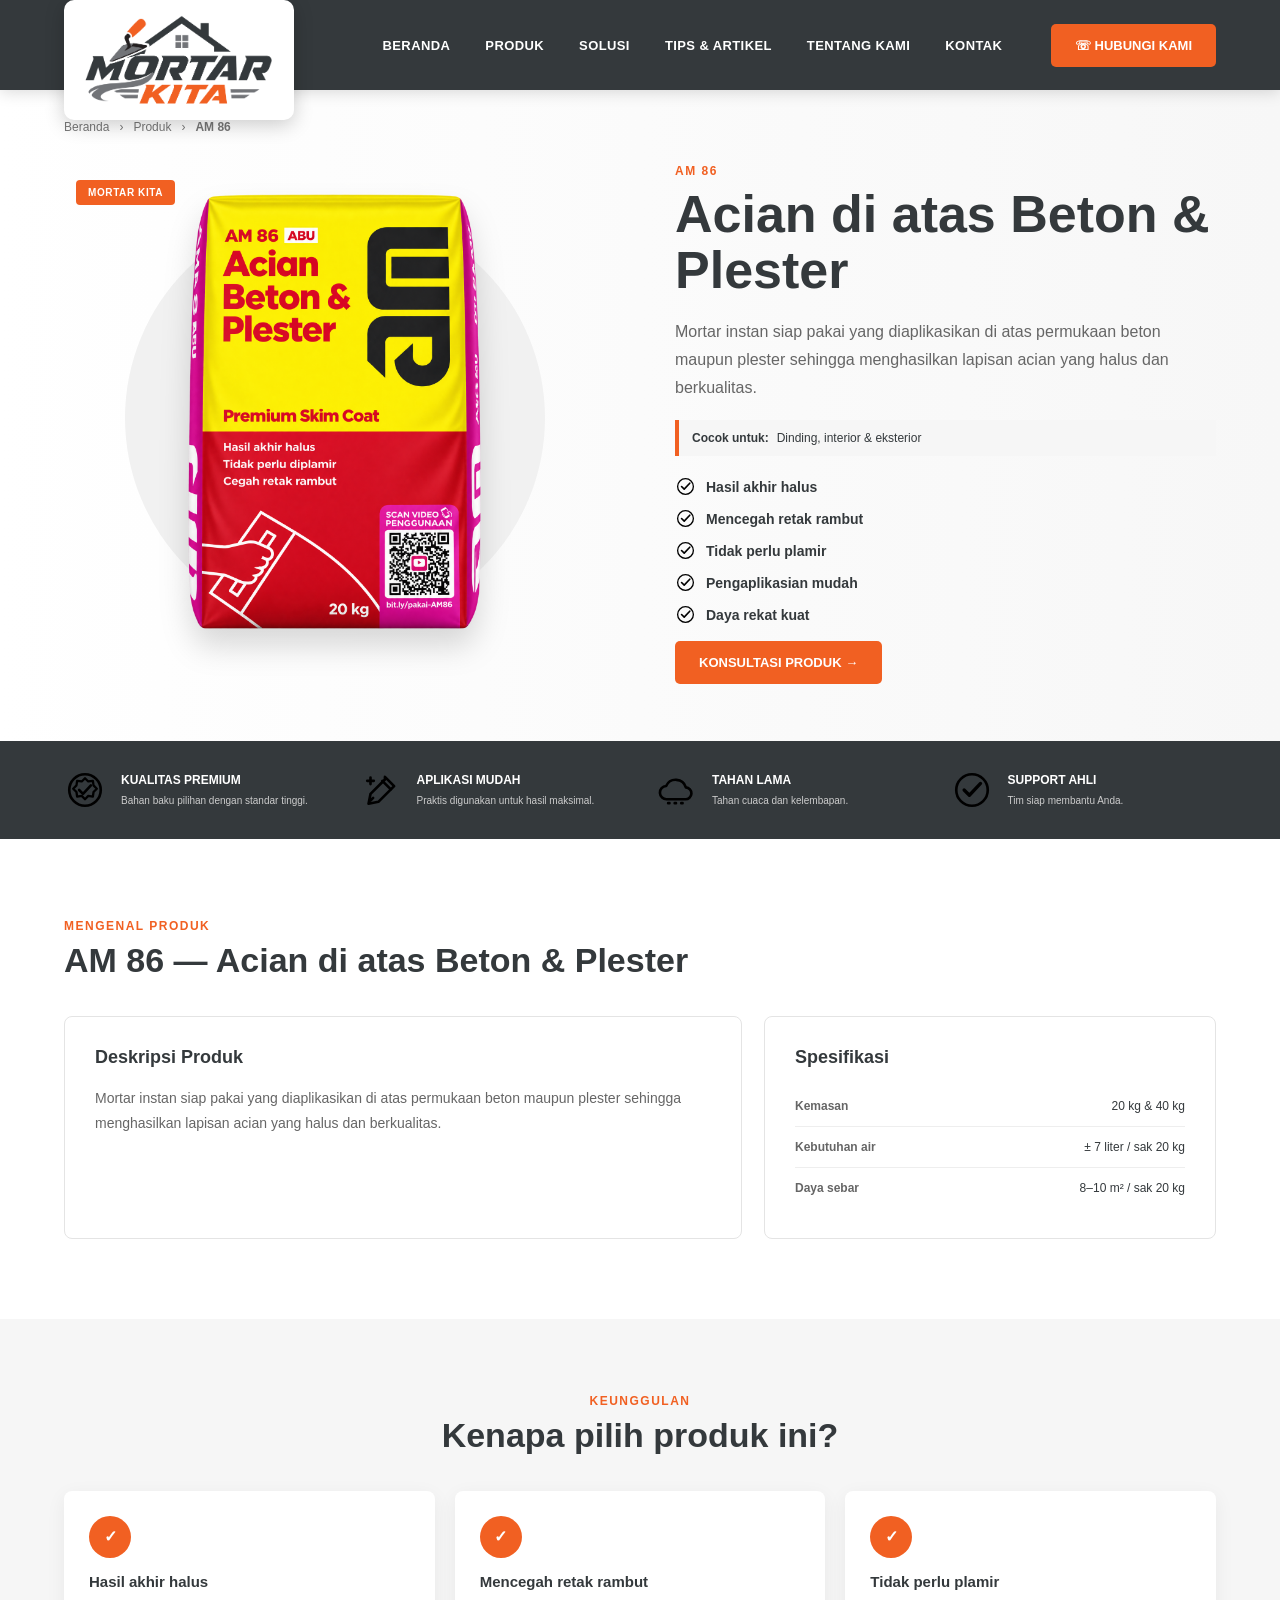
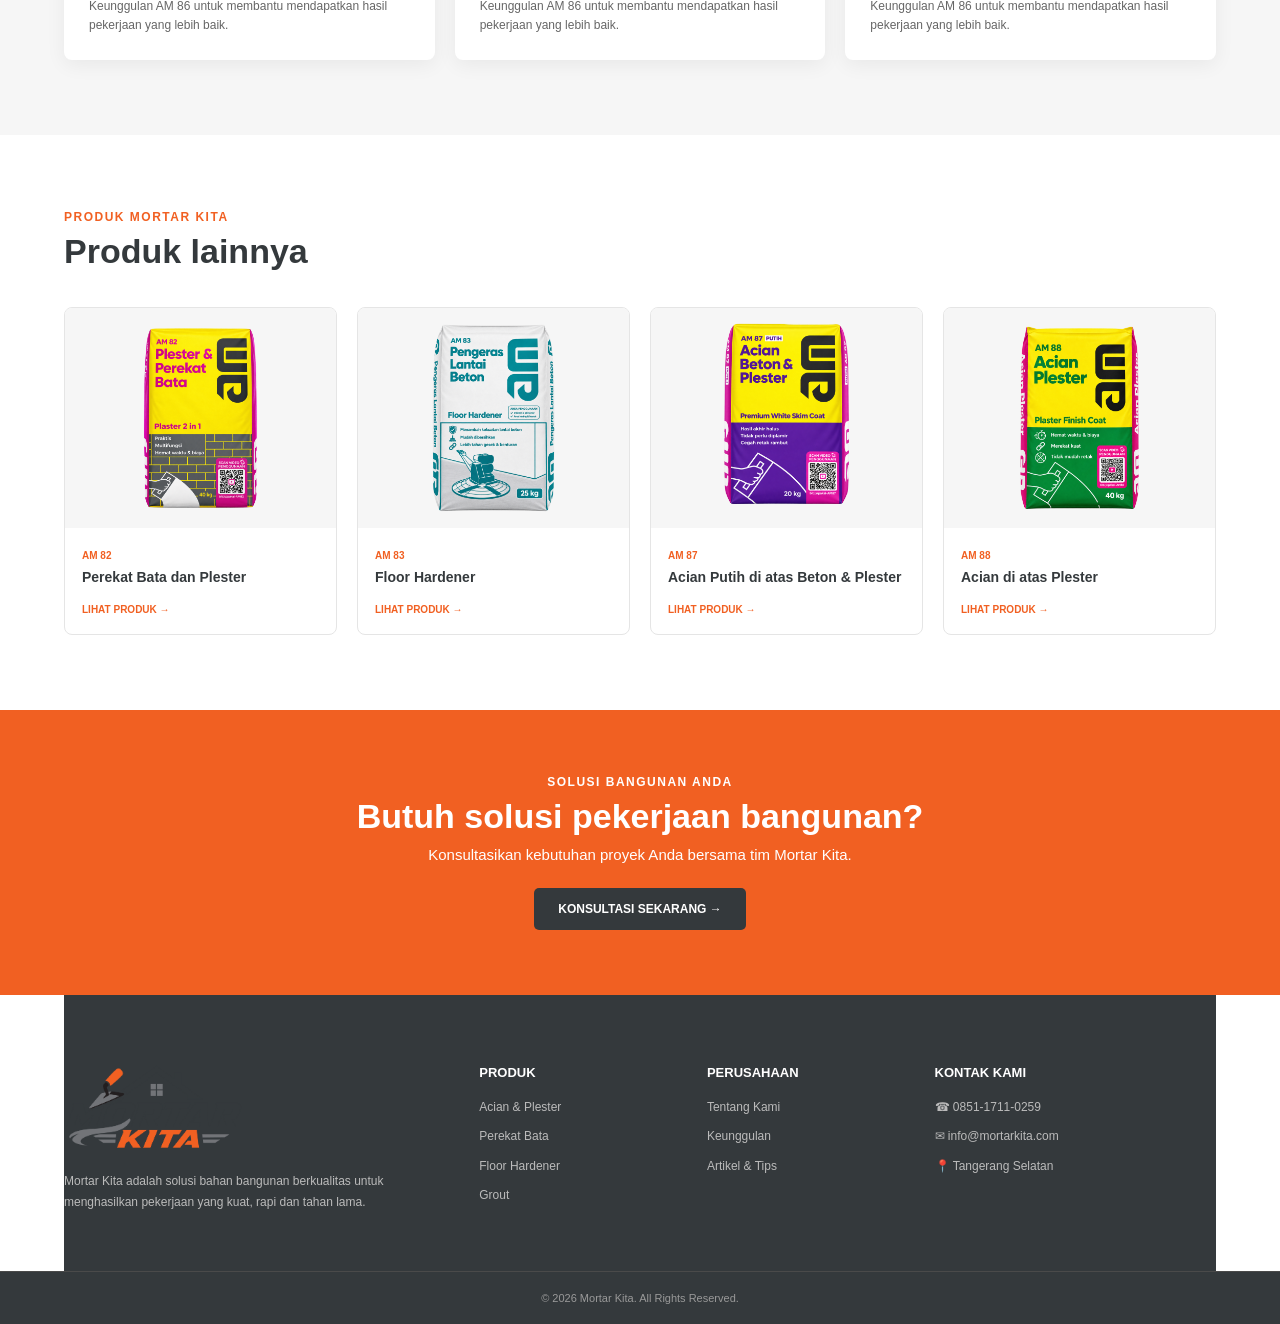
==== commit 7b96bac4: "Update product-detail.html" ====
--- a/product-detail.html
+++ b/product-detail.html
@@ -87,10 +87,10 @@
     <div><div class="footer-logo"><img src="assets/logo/logo-mortarkita.png" alt="Mortar Kita"></div><p>Mortar Kita adalah solusi bahan bangunan berkualitas untuk menghasilkan pekerjaan yang kuat, rapi dan tahan lama.</p></div>
     <div><h4>PRODUK</h4><a href="index.html#produk">Acian & Plester</a><a href="index.html#produk">Perekat Bata</a><a href="index.html#produk">Floor Hardener</a><a href="index.html#produk">Grout</a></div>
     <div><h4>PERUSAHAAN</h4><a href="index.html#tentang">Tentang Kami</a><a href="index.html#solusi">Keunggulan</a><a href="index.html#artikel">Artikel & Tips</a></div>
-    <div><h4>KONTAK KAMI</h4><p>☎ 0812-3456-7890</p><p>✉ info@mortarkita.com</p><p>📍 Tangerang Selatan</p></div>
+    <div><h4>KONTAK KAMI</h4><p>☎ 0851-1711-0259</p><p>✉ info@mortarkita.com</p><p>📍 Tangerang Selatan</p></div>
   </div>
   <div class="footer-bottom">© 2026 Mortar Kita. All Rights Reserved.</div>
 </footer>
 <script src="product-detail.js"></script>
 </body>
-</html>+</html>
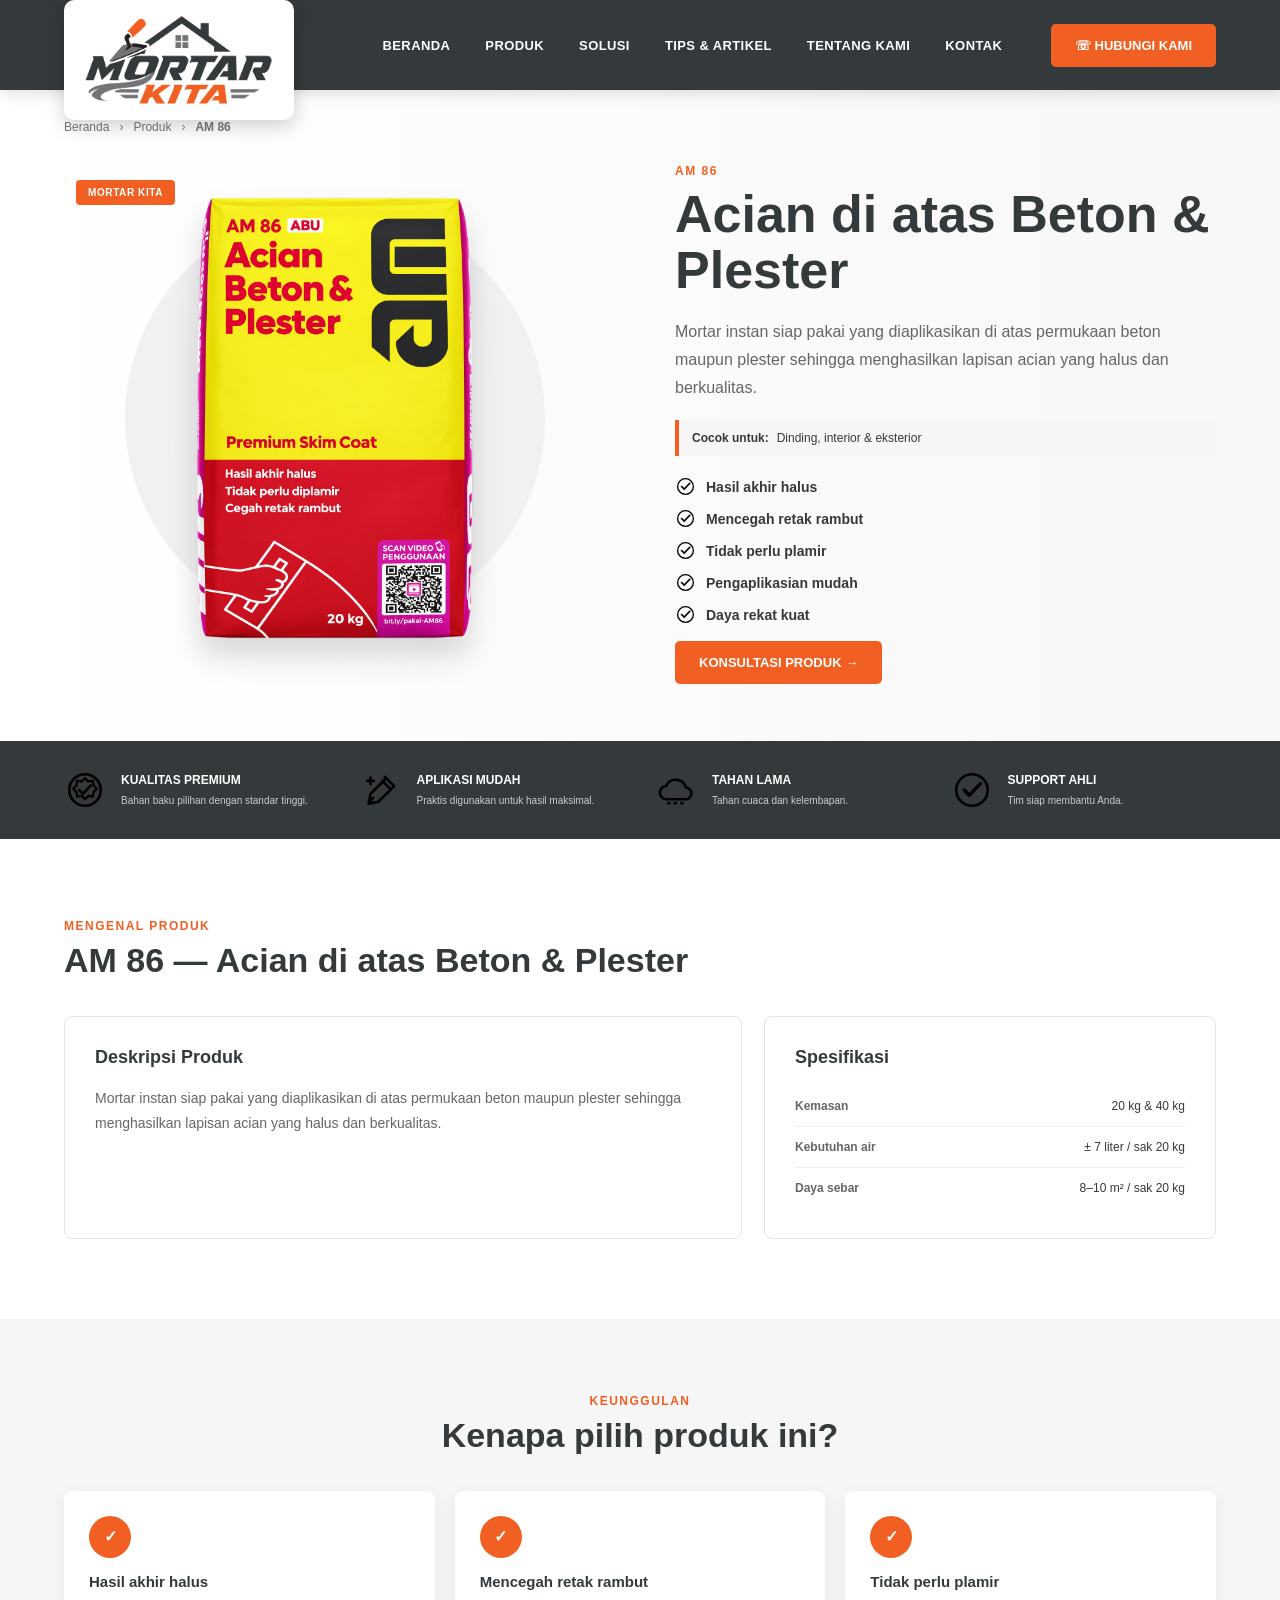
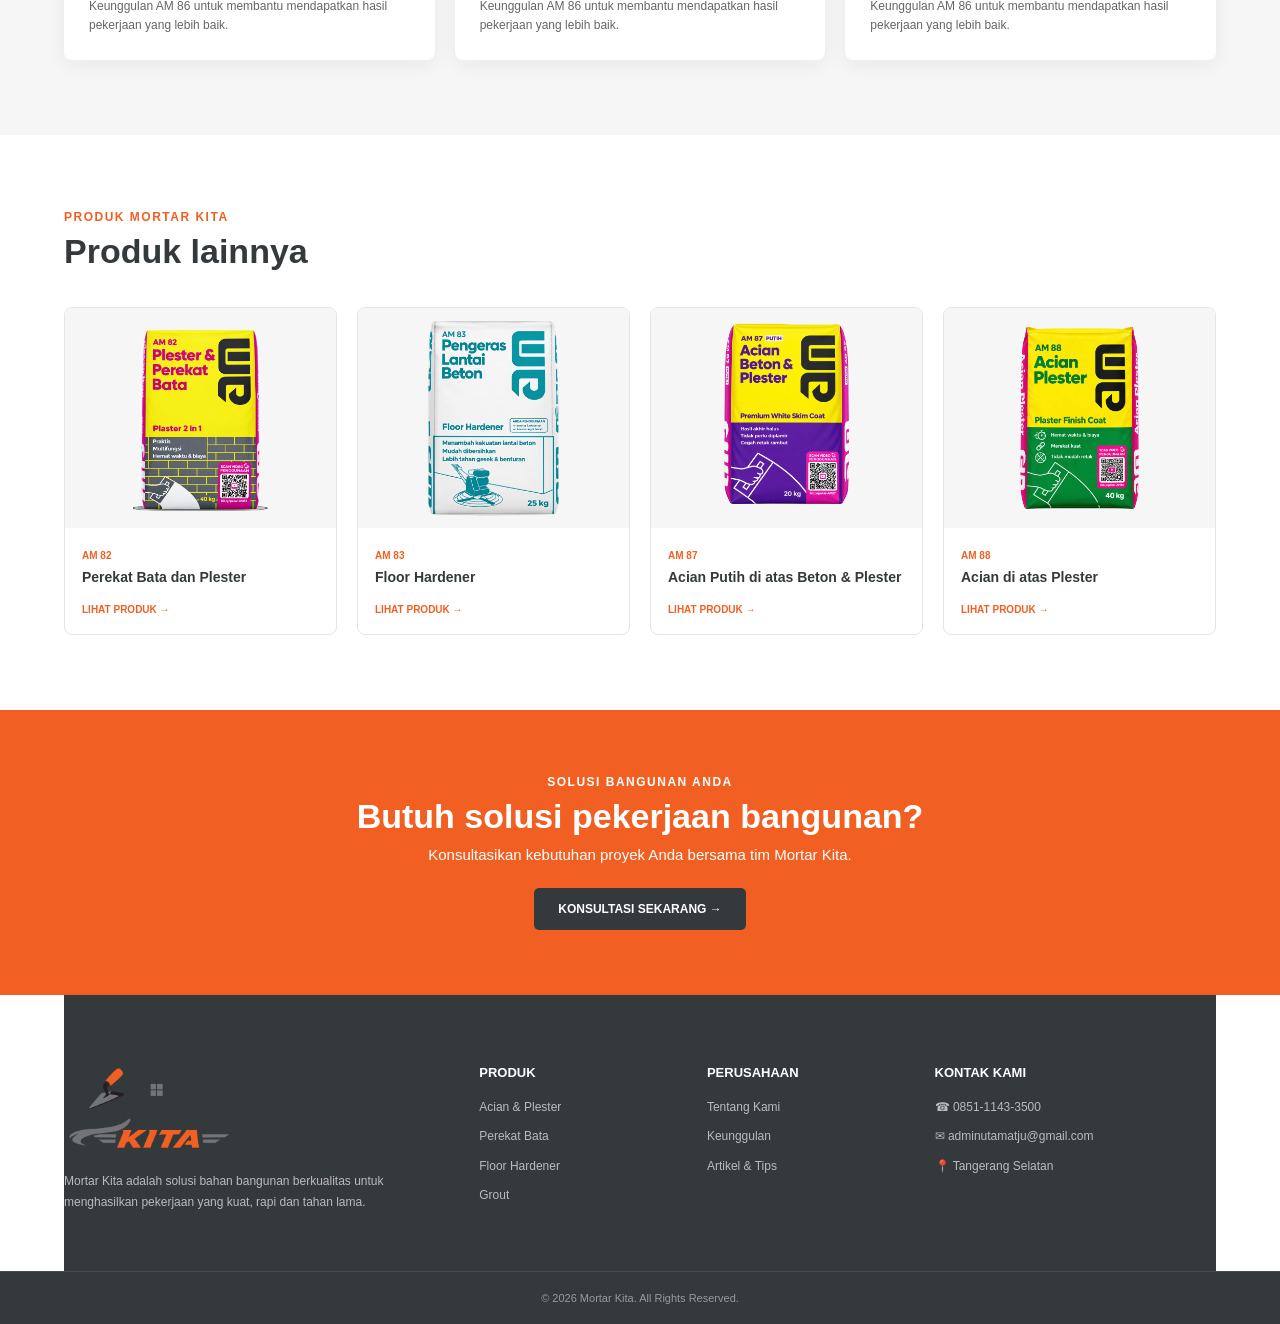
==== commit 94a928d6: "Add files via upload" ====
--- a/product-detail.html
+++ b/product-detail.html
@@ -9,7 +9,7 @@
 <body>
 <header class="site-header">
   <div class="container navbar">
-    <a class="logo-box" href="index.html#beranda"><img src="assets/logo/logo-mortarkita.png" alt="Mortar Kita Logo"></a>
+    <a class="logo-box" href="index.html#beranda"><img src="assets/logo/logo-mortarkita.png" alt="Mortar Kita Logo" data-config-src="branding.logo_header"></a>
     <nav class="nav-menu" id="navMenu">
       <a href="index.html#beranda">BERANDA</a>
       <a href="index.html#produk">PRODUK</a>
@@ -18,7 +18,13 @@
       <a href="index.html#tentang">TENTANG KAMI</a>
       <a href="index.html#kontak">KONTAK</a>
     </nav>
-    <a class="btn-contact" href="index.html#kontak">☏ HUBUNGI KAMI</a>
+    <a
+  class="btn-contact"
+  href="#" id="headerWa" data-config-whatsapp
+  target="_blank"
+  rel="noopener">
+  ☏ HUBUNGI KAMI
+</a>
     <button class="menu-toggle" id="menuToggle" type="button" aria-label="Buka menu" aria-expanded="false">☰</button>
   </div>
 </header>
@@ -84,10 +90,10 @@
 
 <footer id="kontak">
   <div class="container footer-grid">
-    <div><div class="footer-logo"><img src="assets/logo/logo-mortarkita.png" alt="Mortar Kita"></div><p>Mortar Kita adalah solusi bahan bangunan berkualitas untuk menghasilkan pekerjaan yang kuat, rapi dan tahan lama.</p></div>
+    <div><div class="footer-logo"><img src="assets/logo/logo-mortarkita.png" alt="Mortar Kita" data-config-src="branding.logo_footer"></div><p data-config="company.description">Mortar Kita adalah solusi bahan bangunan berkualitas untuk menghasilkan pekerjaan yang kuat, rapi dan tahan lama.</p></div>
     <div><h4>PRODUK</h4><a href="index.html#produk">Acian & Plester</a><a href="index.html#produk">Perekat Bata</a><a href="index.html#produk">Floor Hardener</a><a href="index.html#produk">Grout</a></div>
     <div><h4>PERUSAHAAN</h4><a href="index.html#tentang">Tentang Kami</a><a href="index.html#solusi">Keunggulan</a><a href="index.html#artikel">Artikel & Tips</a></div>
-    <div><h4>KONTAK KAMI</h4><p>☎ 0851-1711-0259</p><p>✉ info@mortarkita.com</p><p>📍 Tangerang Selatan</p></div>
+    <div><h4>KONTAK KAMI</h4><p>☎ <span data-config="company.phone"></span></p><p>✉ <span data-config="company.email"></span></p><p>📍 <span data-config="company.address"></span></p></div>
   </div>
   <div class="footer-bottom">© 2026 Mortar Kita. All Rights Reserved.</div>
 </footer>
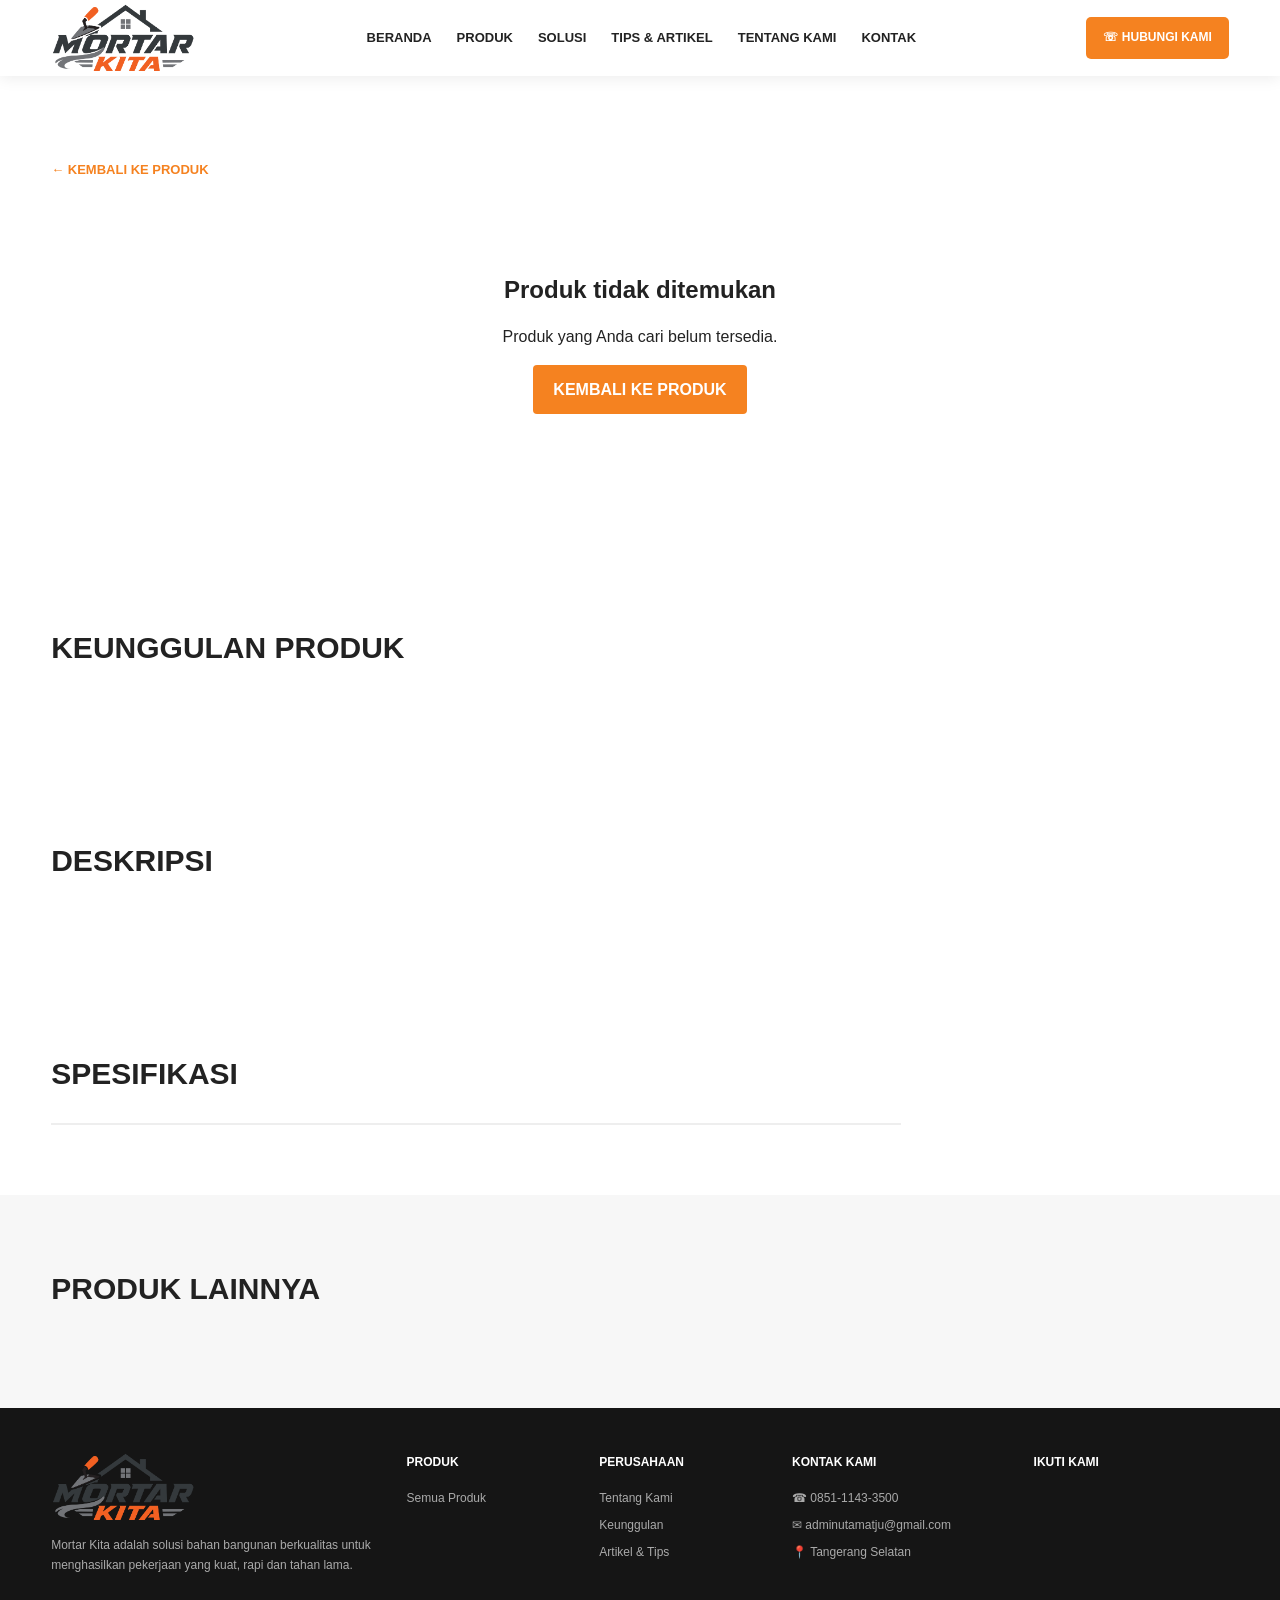
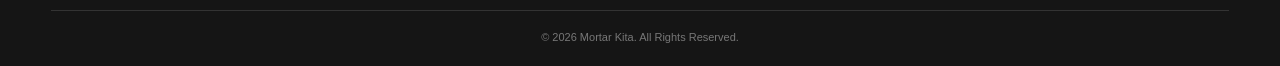
==== commit fa7b088a: "Create product-detail.html" ====
--- a/product-detail.html
+++ b/product-detail.html
@@ -1,102 +1,761 @@
 <!DOCTYPE html>
 <html lang="id">
 <head>
+
 <meta charset="UTF-8">
 <meta name="viewport" content="width=device-width, initial-scale=1.0">
-<title>Produk | Mortar Kita</title>
-<link rel="stylesheet" href="product-detail.css">
+
+<title>Detail Produk - Mortar Kita</title>
+
+<style>
+
+*{
+    box-sizing:border-box;
+    margin:0;
+    padding:0;
+}
+
+html{
+    scroll-behavior:smooth;
+}
+
+body{
+    font-family:Arial,Helvetica,sans-serif;
+    color:#222;
+    background:#fff;
+    line-height:1.6;
+}
+
+a{
+    text-decoration:none;
+    color:inherit;
+}
+
+img{
+    max-width:100%;
+    display:block;
+}
+
+.container{
+    width:min(1180px,92%);
+    margin:auto;
+}
+
+/* HEADER */
+
+header{
+    background:#fff;
+    position:sticky;
+    top:0;
+    z-index:1000;
+    box-shadow:0 2px 15px rgba(0,0,0,.08);
+}
+
+.navbar{
+    min-height:76px;
+    display:flex;
+    align-items:center;
+    justify-content:space-between;
+    gap:25px;
+}
+
+.logo-box img{
+    width:145px;
+}
+
+.nav-menu{
+    display:flex;
+    gap:25px;
+}
+
+.nav-menu a{
+    font-size:13px;
+    font-weight:bold;
+}
+
+.nav-menu a:hover{
+    color:#f58220;
+}
+
+.btn-contact{
+    background:#f58220;
+    color:#fff;
+    padding:11px 17px;
+    border-radius:5px;
+    font-size:12px;
+    font-weight:bold;
+}
+
+.menu-toggle{
+    display:none;
+    border:0;
+    background:none;
+    font-size:28px;
+}
+
+/* DETAIL */
+
+.product-detail{
+    padding:80px 0;
+}
+
+.back-link{
+    display:inline-block;
+    color:#f58220;
+    font-weight:bold;
+    font-size:13px;
+    margin-bottom:30px;
+}
+
+.detail-grid{
+    display:grid;
+    grid-template-columns:1fr 1fr;
+    gap:60px;
+    align-items:start;
+}
+
+.detail-image{
+    min-height:500px;
+    background:#f7f7f7;
+    display:flex;
+    align-items:center;
+    justify-content:center;
+    padding:35px;
+}
+
+.detail-image img{
+    width:100%;
+    height:450px;
+    object-fit:contain;
+}
+
+.detail-code{
+    color:#f58220;
+    font-size:14px;
+    font-weight:bold;
+    margin-bottom:8px;
+}
+
+.detail-content h1{
+    font-size:42px;
+    line-height:1.15;
+    margin-bottom:20px;
+}
+
+.detail-intro{
+    color:#666;
+    font-size:16px;
+    margin-bottom:20px;
+}
+
+.suitable{
+    background:#f7f7f7;
+    border-left:4px solid #f58220;
+    padding:15px 18px;
+    margin-bottom:25px;
+}
+
+.suitable strong{
+    display:block;
+    margin-bottom:4px;
+}
+
+.detail-buttons{
+    display:flex;
+    gap:12px;
+    flex-wrap:wrap;
+    margin-top:25px;
+}
+
+.btn-wa{
+    background:#f58220;
+    color:#fff;
+    padding:13px 22px;
+    border-radius:4px;
+    font-weight:bold;
+    font-size:12px;
+}
+
+.btn-home{
+    border:1px solid #ddd;
+    padding:13px 22px;
+    border-radius:4px;
+    font-weight:bold;
+    font-size:12px;
+}
+
+/* SECTIONS */
+
+.detail-section{
+    padding:70px 0;
+}
+
+.detail-section h2{
+    font-size:30px;
+    margin-bottom:25px;
+}
+
+.features-grid{
+    display:grid;
+    grid-template-columns:repeat(3,1fr);
+    gap:20px;
+}
+
+.feature-card{
+    border:1px solid #eee;
+    padding:25px;
+}
+
+.feature-card .check{
+    color:#f58220;
+    font-size:24px;
+    font-weight:bold;
+    margin-bottom:10px;
+}
+
+.feature-card h3{
+    font-size:16px;
+}
+
+.description{
+    color:#555;
+    max-width:850px;
+}
+
+.spec-table{
+    max-width:850px;
+    border:1px solid #eee;
+}
+
+.spec-row{
+    display:grid;
+    grid-template-columns:220px 1fr;
+    border-bottom:1px solid #eee;
+}
+
+.spec-row:last-child{
+    border-bottom:0;
+}
+
+.spec-row dt,
+.spec-row dd{
+    padding:15px 18px;
+}
+
+.spec-row dt{
+    font-weight:bold;
+    background:#f7f7f7;
+}
+
+.related{
+    background:#f7f7f7;
+}
+
+.related-grid{
+    display:grid;
+    grid-template-columns:repeat(4,1fr);
+    gap:20px;
+}
+
+.related-card{
+    background:#fff;
+    border:1px solid #eee;
+    transition:.2s;
+}
+
+.related-card:hover{
+    transform:translateY(-4px);
+    box-shadow:0 8px 25px rgba(0,0,0,.08);
+}
+
+.related-img{
+    height:210px;
+    background:#f7f7f7;
+    padding:15px;
+}
+
+.related-img img{
+    width:100%;
+    height:100%;
+    object-fit:contain;
+}
+
+.related-body{
+    padding:18px;
+}
+
+.related-body span{
+    color:#f58220;
+    font-size:11px;
+    font-weight:bold;
+}
+
+.related-body h3{
+    font-size:15px;
+    margin:5px 0 12px;
+}
+
+.related-body b{
+    font-size:11px;
+    color:#f58220;
+}
+
+/* FOOTER */
+
+footer{
+    background:#151515;
+    color:#fff;
+    padding:45px 0 20px;
+}
+
+.footer-grid{
+    display:grid;
+    grid-template-columns:2fr 1fr 1fr 1.3fr 1.2fr;
+    gap:30px;
+}
+
+.footer-logo img{
+    width:145px;
+    margin-bottom:15px;
+}
+
+.footer-description{
+    color:#aaa;
+    font-size:12px;
+}
+
+.footer-column{
+    display:flex;
+    flex-direction:column;
+    gap:8px;
+}
+
+.footer-column h4{
+    font-size:12px;
+    margin-bottom:8px;
+}
+
+.footer-column a,
+.footer-column p{
+    color:#aaa;
+    font-size:12px;
+}
+
+.footer-column a:hover{
+    color:#f58220;
+}
+
+#socialLinks{
+    display:flex;
+    flex-direction:column;
+    gap:9px;
+}
+
+.social-link{
+    display:flex;
+    align-items:center;
+    gap:9px;
+}
+
+.social-icon{
+    width:24px;
+    height:24px;
+    border:1px solid #555;
+    border-radius:50%;
+    display:flex;
+    align-items:center;
+    justify-content:center;
+    font-size:11px;
+}
+
+.footer-bottom{
+    border-top:1px solid #333;
+    margin-top:35px;
+    padding-top:18px;
+    text-align:center;
+    color:#777;
+    font-size:11px;
+}
+
+/* MOBILE */
+
+@media(max-width:900px){
+
+    .nav-menu{
+        position:absolute;
+        top:76px;
+        left:0;
+        right:0;
+        background:#fff;
+        display:none;
+        flex-direction:column;
+        padding:20px 4%;
+    }
+
+    .nav-menu.active{
+        display:flex;
+    }
+
+    .btn-contact{
+        display:none;
+    }
+
+    .menu-toggle{
+        display:block;
+        cursor:pointer;
+    }
+
+    .detail-grid{
+        grid-template-columns:1fr;
+    }
+
+    .features-grid{
+        grid-template-columns:1fr 1fr;
+    }
+
+    .related-grid{
+        grid-template-columns:repeat(2,1fr);
+    }
+
+    .footer-grid{
+        grid-template-columns:1fr 1fr;
+    }
+}
+
+@media(max-width:600px){
+
+    .detail-content h1{
+        font-size:32px;
+    }
+
+    .detail-image{
+        min-height:350px;
+    }
+
+    .detail-image img{
+        height:320px;
+    }
+
+    .features-grid,
+    .related-grid,
+    .footer-grid{
+        grid-template-columns:1fr;
+    }
+
+    .spec-row{
+        grid-template-columns:1fr;
+    }
+}
+
+</style>
+
 </head>
+
 <body>
-<header class="site-header">
-  <div class="container navbar">
-    <a class="logo-box" href="index.html#beranda"><img src="assets/logo/logo-mortarkita.png" alt="Mortar Kita Logo" data-config-src="branding.logo_header"></a>
+
+<header>
+<div class="container navbar">
+
+    <a
+        class="logo-box"
+        href="index.html#beranda">
+
+        <img
+            id="headerLogo"
+            src="assets/logo/logo-mortarkita.png"
+            alt="Mortar Kita">
+
+    </a>
+
     <nav class="nav-menu" id="navMenu">
-      <a href="index.html#beranda">BERANDA</a>
-      <a href="index.html#produk">PRODUK</a>
-      <a href="index.html#solusi">SOLUSI</a>
-      <a href="index.html#artikel">TIPS & ARTIKEL</a>
-      <a href="index.html#tentang">TENTANG KAMI</a>
-      <a href="index.html#kontak">KONTAK</a>
+
+        <a href="index.html#beranda">
+            BERANDA
+        </a>
+
+        <a href="index.html#produk">
+            PRODUK
+        </a>
+
+        <a href="index.html#solusi">
+            SOLUSI
+        </a>
+
+        <a href="index.html#artikel">
+            TIPS & ARTIKEL
+        </a>
+
+        <a href="index.html#tentang">
+            TENTANG KAMI
+        </a>
+
+        <a href="index.html#kontak">
+            KONTAK
+        </a>
+
     </nav>
+
     <a
-  class="btn-contact"
-  href="#" id="headerWa" data-config-whatsapp
-  target="_blank"
-  rel="noopener">
-  ☏ HUBUNGI KAMI
-</a>
-    <button class="menu-toggle" id="menuToggle" type="button" aria-label="Buka menu" aria-expanded="false">☰</button>
-  </div>
+        href="index.html#kontak"
+        class="btn-contact">
+        ☏ HUBUNGI KAMI
+    </a>
+
+    <button
+        class="menu-toggle"
+        id="menuToggle"
+        type="button">
+        ☰
+    </button>
+
+</div>
 </header>
 
 <main>
-<section class="detail-hero">
-  <div class="container">
-    <div class="breadcrumb"><a href="index.html">Beranda</a><span>›</span><a href="index.html#produk">Produk</a><span>›</span><strong id="crumb">Produk</strong></div>
-    <div class="detail-grid">
-      <div class="detail-visual">
-        <div class="visual-circle"></div>
-        <div class="image-card"><span class="product-tag">MORTAR KITA</span><img id="productImage" src="" alt=""></div>
-      </div>
-      <div class="detail-copy">
-        <div class="product-code" id="code"></div>
-        <h1 id="name">Memuat produk...</h1>
-        <p class="intro" id="intro"></p>
-        <div class="suitable"><strong>Cocok untuk:</strong><span id="suitable"></span></div>
-        <ul class="feature-list" id="features"></ul>
-        <a class="btn-primary" id="consult" href="index.html#kontak">KONSULTASI PRODUK →</a>
-      </div>
-    </div>
-  </div>
+
+<section class="product-detail">
+
+<div class="container">
+
+    <a
+        href="index.html#produk"
+        class="back-link">
+        ← KEMBALI KE PRODUK
+    </a>
+
+    <div
+        class="detail-grid"
+        id="productDetail">
+
+        <div class="detail-image">
+
+            <img
+                id="productImage"
+                src=""
+                alt="Produk">
+
+        </div>
+
+        <div class="detail-content">
+
+            <div
+                class="detail-code"
+                id="productCode">
+                -
+            </div>
+
+            <h1 id="productName">
+                Memuat produk...
+            </h1>
+
+            <p
+                class="detail-intro"
+                id="productIntro">
+                -
+            </p>
+
+            <div class="suitable">
+
+                <strong>
+                    Cocok untuk:
+                </strong>
+
+                <span id="productSuitable">
+                    -
+                </span>
+
+            </div>
+
+            <div class="detail-buttons">
+
+                <a
+                    id="consult"
+                    href="#"
+                    target="_blank"
+                    rel="noopener"
+                    class="btn-wa">
+                    KONSULTASI PRODUK
+                </a>
+
+                <a
+                    href="index.html#produk"
+                    class="btn-home">
+                    LIHAT PRODUK LAIN
+                </a>
+
+            </div>
+
+        </div>
+
+    </div>
+
+</div>
+
 </section>
 
-<section class="benefit-bar">
-  <div class="container benefit-grid">
-    <div class="benefit-item"><img src="assets/icons/quality.svg" alt="Kualitas"><div><h3>KUALITAS PREMIUM</h3><p>Bahan baku pilihan dengan standar tinggi.</p></div></div>
-    <div class="benefit-item"><img src="assets/icons/easy.svg" alt="Mudah"><div><h3>APLIKASI MUDAH</h3><p>Praktis digunakan untuk hasil maksimal.</p></div></div>
-    <div class="benefit-item"><img src="assets/icons/weather.svg" alt="Tahan lama"><div><h3>TAHAN LAMA</h3><p>Tahan cuaca dan kelembapan.</p></div></div>
-    <div class="benefit-item"><img src="assets/icons/check.svg" alt="Support"><div><h3>SUPPORT AHLI</h3><p>Tim siap membantu Anda.</p></div></div>
-  </div>
+<section class="detail-section">
+
+<div class="container">
+
+    <h2>
+        KEUNGGULAN PRODUK
+    </h2>
+
+    <div
+        class="features-grid"
+        id="advantages">
+    </div>
+
+</div>
+
 </section>
 
-<section class="detail-info">
-  <div class="container">
-    <div class="section-heading"><div class="kicker">MENGENAL PRODUK</div><h2 id="sectionTitle">Produk Mortar Kita</h2></div>
-    <div class="info-grid">
-      <article class="info-card"><h3>Deskripsi Produk</h3><div id="description"></div></article>
-      <aside class="info-card"><h3>Spesifikasi</h3><dl id="specification"></dl></aside>
-    </div>
-  </div>
+<section class="detail-section">
+
+<div class="container">
+
+    <h2>
+        DESKRIPSI
+    </h2>
+
+    <div
+        class="description"
+        id="description">
+    </div>
+
+</div>
+
 </section>
 
-<section class="advantages">
-  <div class="container">
-    <div class="section-heading center"><div class="kicker">KEUNGGULAN</div><h2>Kenapa pilih produk ini?</h2></div>
-    <div class="adv-grid" id="advantages"></div>
-  </div>
+<section class="detail-section">
+
+<div class="container">
+
+    <h2>
+        SPESIFIKASI
+    </h2>
+
+    <dl
+        class="spec-table"
+        id="specification">
+    </dl>
+
+</div>
+
 </section>
 
-<section class="related">
-  <div class="container">
-    <div class="section-heading"><div class="kicker">PRODUK MORTAR KITA</div><h2>Produk lainnya</h2></div>
-    <div class="related-grid" id="related"></div>
-  </div>
+<section class="detail-section related">
+
+<div class="container">
+
+    <h2>
+        PRODUK LAINNYA
+    </h2>
+
+    <div
+        class="related-grid"
+        id="related">
+    </div>
+
+</div>
+
 </section>
 
-<section class="cta">
-  <div class="container cta-inner"><div><div class="kicker">SOLUSI BANGUNAN ANDA</div><h2>Butuh solusi pekerjaan bangunan?</h2><p>Konsultasikan kebutuhan proyek Anda bersama tim Mortar Kita.</p></div><a id="ctaWa" href="index.html#kontak">KONSULTASI SEKARANG →</a></div>
-</section>
 </main>
 
 <footer id="kontak">
-  <div class="container footer-grid">
-    <div><div class="footer-logo"><img src="assets/logo/logo-mortarkita.png" alt="Mortar Kita" data-config-src="branding.logo_footer"></div><p data-config="company.description">Mortar Kita adalah solusi bahan bangunan berkualitas untuk menghasilkan pekerjaan yang kuat, rapi dan tahan lama.</p></div>
-    <div><h4>PRODUK</h4><a href="index.html#produk">Acian & Plester</a><a href="index.html#produk">Perekat Bata</a><a href="index.html#produk">Floor Hardener</a><a href="index.html#produk">Grout</a></div>
-    <div><h4>PERUSAHAAN</h4><a href="index.html#tentang">Tentang Kami</a><a href="index.html#solusi">Keunggulan</a><a href="index.html#artikel">Artikel & Tips</a></div>
-    <div><h4>KONTAK KAMI</h4><p>☎ <span data-config="company.phone"></span></p><p>✉ <span data-config="company.email"></span></p><p>📍 <span data-config="company.address"></span></p></div>
-  </div>
-  <div class="footer-bottom">© 2026 Mortar Kita. All Rights Reserved.</div>
+
+<div class="container">
+
+<div class="footer-grid">
+
+    <div>
+
+        <div class="footer-logo">
+            <img
+                id="footerLogo"
+                src="assets/logo/logo-mortarkita.png"
+                alt="Mortar Kita">
+        </div>
+
+        <p
+            class="footer-description"
+            id="footerDescription">
+            Mortar Kita adalah solusi bahan bangunan
+            berkualitas untuk menghasilkan pekerjaan
+            yang kuat, rapi dan tahan lama.
+        </p>
+
+    </div>
+
+    <div class="footer-column">
+
+        <h4>PRODUK</h4>
+
+        <a href="index.html#produk">
+            Semua Produk
+        </a>
+
+    </div>
+
+    <div class="footer-column">
+
+        <h4>PERUSAHAAN</h4>
+
+        <a href="index.html#tentang">
+            Tentang Kami
+        </a>
+
+        <a href="index.html#solusi">
+            Keunggulan
+        </a>
+
+        <a href="index.html#artikel">
+            Artikel & Tips
+        </a>
+
+    </div>
+
+    <div class="footer-column">
+
+        <h4>KONTAK KAMI</h4>
+
+        <p id="footerPhone">
+            ☎ 0851-1143-3500
+        </p>
+
+        <p id="footerEmail">
+            ✉ adminutamatju@gmail.com
+        </p>
+
+        <p id="footerAddress">
+            📍 Tangerang Selatan
+        </p>
+
+    </div>
+
+    <div class="footer-column">
+
+        <h4>IKUTI KAMI</h4>
+
+        <div id="socialLinks"></div>
+
+    </div>
+
+</div>
+
+<div class="footer-bottom">
+
+    © <span id="footerYear">2026</span>
+    Mortar Kita. All Rights Reserved.
+
+</div>
+
+</div>
+
 </footer>
-<script src="product-detail.js"></script>
+
+<script src="app.js"></script>
+
 </body>
-</html>
+</html>
